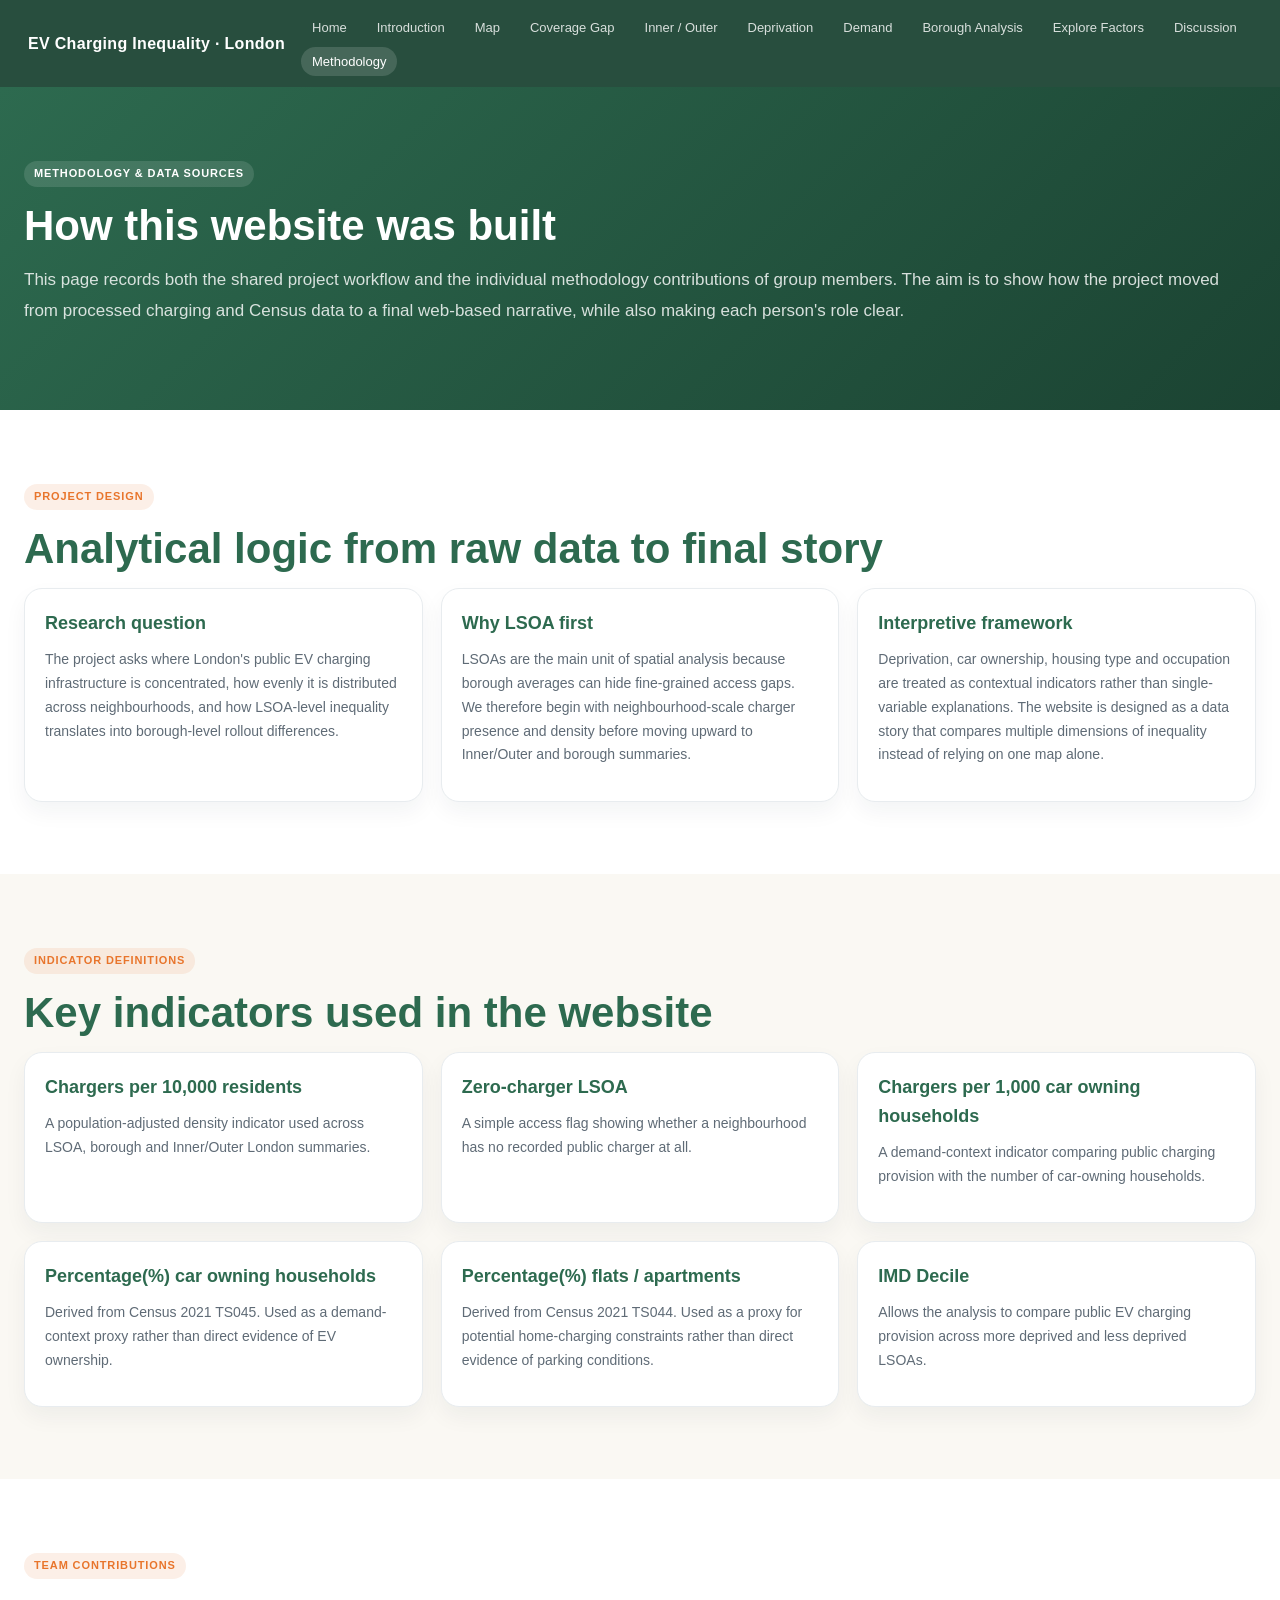
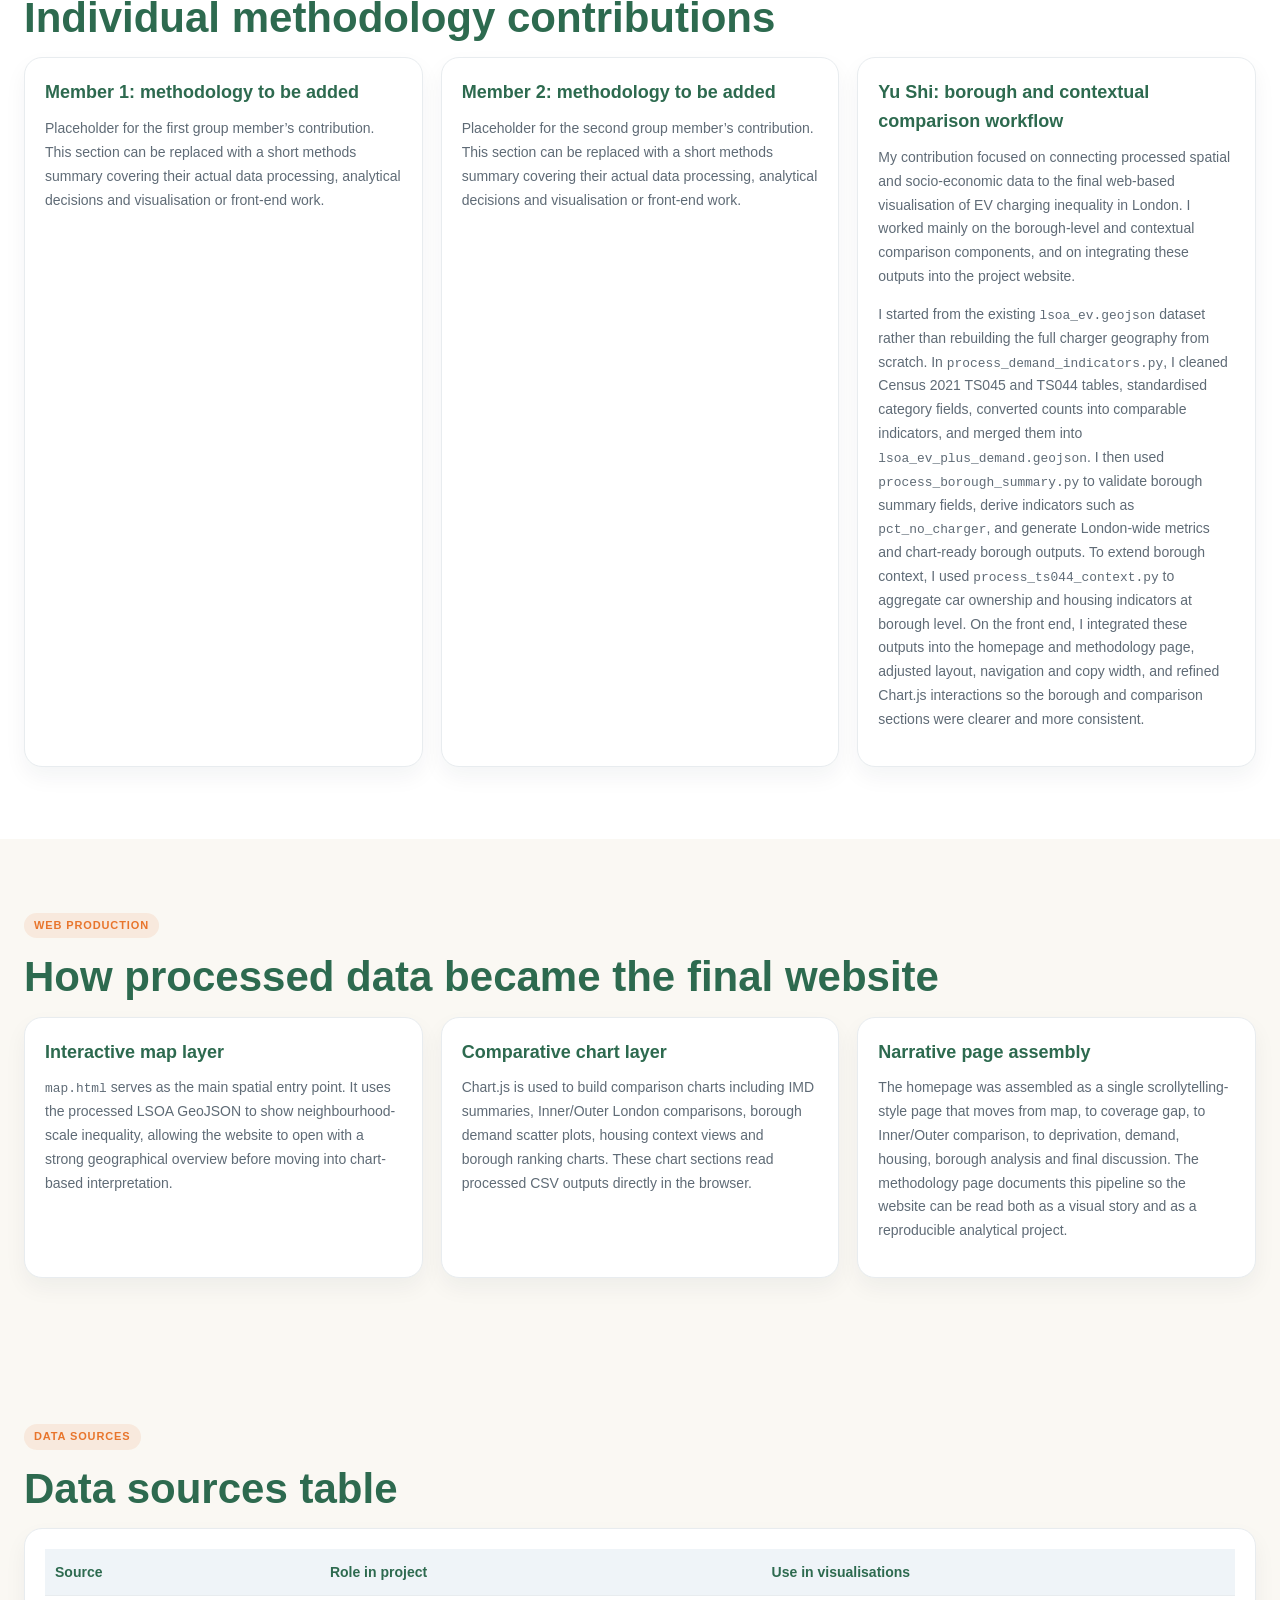
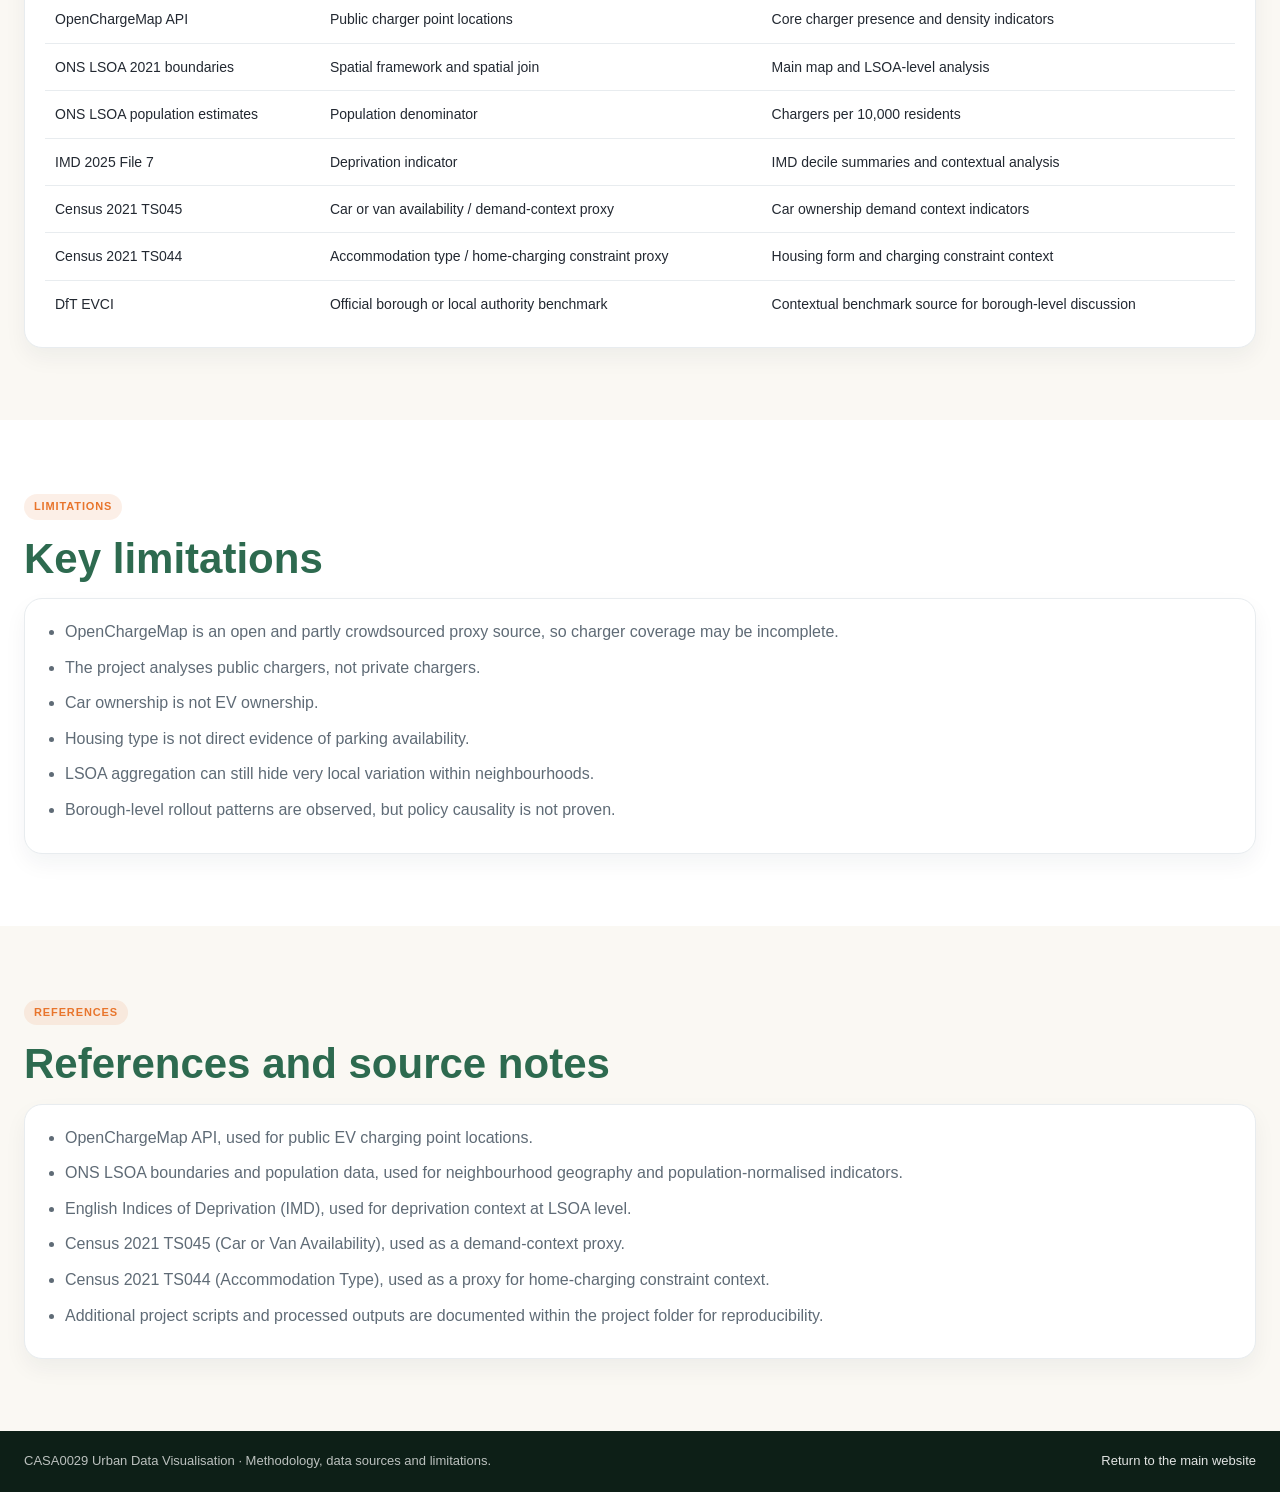
==== about.html @ 3d4eba4c "Upload the missing file + update about.html" ====
<!DOCTYPE html>
<html lang="en">
<head>
  <meta charset="UTF-8">
  <title>Methodology · EV Charging Inequality in London</title>
  <meta name="viewport" content="width=device-width, initial-scale=1.0">
  <link rel="icon" href="data:,">
  <link rel="stylesheet" href="css/style.css">
  <style>
    :root {
      --navy: #1b4332;
      --navy-soft: #2d6a4f;
      --deep-blue: #2d6a4f;
      --light-blue: #dcebdd;
      --accent: #e07b39;
      --accent-strong: #e8752c;
      --off-white: #faf8f3;
      --off-white-alt: #f7f4ee;
      --text: #222831;
      --muted: #5f6b76;
      --line: #e8ecef;
      --card: #ffffff;
      --copy-max: 1500px;
    }

    .site-nav {
      background: rgba(27, 67, 50, 0.94);
    }

    .about-hero {
      background: linear-gradient(135deg, #2d6a4f 0%, #1b4332 100%);
    }

    .site-footer {
      background: #0d1f17;
    }
  </style>
</head>
<body>
  <!-- Top navigation，links back to the main narrative sections in index.html -->
  <nav class="site-nav">
    <a class="site-logo" href="../index.html#hero">EV Charging Inequality · London</a>
    <ul class="site-nav-links">
      <li><a href="../index.html#hero">Home</a></li>
      <li><a href="../index.html#intro">Introduction</a></li>
      <li><a href="../index.html#spatial">Map</a></li>
      <li><a href="../index.html#coverage">Coverage Gap</a></li>
      <li><a href="../index.html#inner-outer">Inner / Outer</a></li>
      <li><a href="../index.html#imd-section">Deprivation</a></li>
      <li><a href="../index.html#demand">Demand</a></li>
      <li><a href="../index.html#borough">Borough Analysis</a></li>
      <li><a href="../index.html#factors">Explore Factors</a></li>
      <li><a href="../index.html#discussion">Discussion</a></li>
      <li><a class="is-active" href="about.html">Methodology</a></li>
    </ul>
  </nav>

  <!--short explanation of what this methodology page is for -->
  <section class="about-hero">
    <div class="section-shell wide-shell">
      <div class="section-kicker section-kicker-light">Methodology & data sources</div>
      <h1 class="section-title section-title-light">How this website was built</h1>
      <p class="section-lead section-lead-light" style="max-width:var(--copy-max);">
        This page records both the shared project workflow and the individual methodology contributions of group members. The aim is to show
        how the project moved from processed charging and Census data to a final web-based narrative, while also making each person's role clear.
      </p>
    </div>
  </section>

  <!-- this section explains the overall analytical framing for all team members -->
  <section class="content-section section-white">
    <div class="section-shell wide-shell">
      <div class="section-kicker">Project design</div>
      <h2 class="section-title">Analytical logic from raw data to final story</h2>
      <div class="about-grid">
        <article class="about-card">
          <h3>Research question</h3>
          <p>
            The project asks where London's public EV charging infrastructure is concentrated, how evenly it is distributed across neighbourhoods,
            and how LSOA-level inequality translates into borough-level rollout differences.
          </p>
        </article>
        <article class="about-card">
          <h3>Why LSOA first</h3>
          <p>
            LSOAs are the main unit of spatial analysis because borough averages can hide fine-grained access gaps. We therefore begin with
            neighbourhood-scale charger presence and density before moving upward to Inner/Outer and borough summaries.
          </p>
        </article>
        <article class="about-card">
          <h3>Interpretive framework</h3>
          <p>
            Deprivation, car ownership, housing type and occupation are treated as contextual indicators rather than single-variable explanations.
            The website is designed as a data story that compares multiple dimensions of inequality instead of relying on one map alone.
          </p>
        </article>
      </div>
    </div>
  </section>

  <!-- useful reference before readers reach individual team contributions -->
  <section class="content-section section-offwhite">
    <div class="section-shell wide-shell">
      <div class="section-kicker">Indicator definitions</div>
      <h2 class="section-title">Key indicators used in the website</h2>
      <div class="about-grid">
        <article class="about-card">
          <h3>Chargers per 10,000 residents</h3>
          <p>
            A population-adjusted density indicator used across LSOA, borough and Inner/Outer London summaries.
          </p>
        </article>
        <article class="about-card">
          <h3>Zero-charger LSOA</h3>
          <p>
            A simple access flag showing whether a neighbourhood has no recorded public charger at all.
          </p>
        </article>
        <article class="about-card">
          <h3>Chargers per 1,000 car owning households</h3>
          <p>
            A demand-context indicator comparing public charging provision with the number of car-owning households.
          </p>
        </article>
        <article class="about-card">
          <h3>Percentage(%) car owning households</h3>
          <p>
            Derived from Census 2021 TS045. Used as a demand-context proxy rather than direct evidence of EV ownership.
          </p>
        </article>
        <article class="about-card">
          <h3>Percentage(%) flats / apartments</h3>
          <p>
            Derived from Census 2021 TS044. Used as a proxy for potential home-charging constraints rather than direct evidence of parking conditions.
          </p>
        </article>
        <article class="about-card">
          <h3>IMD Decile</h3>
          <p>
            Allows the analysis to compare public EV charging provision across more deprived and less deprived LSOAs.
          </p>
        </article>
      </div>
    </div>
  </section>

  <!--Team contributions/methodologies.-->
  <section class="content-section section-white">
    <div class="section-shell wide-shell">
      <div class="section-kicker">Team contributions</div>
      <h2 class="section-title">Individual methodology contributions</h2>
      <div class="about-grid">
        <!-- Member 1 placeholder-->
        <article class="about-card">
          <h3>Member 1: methodology to be added</h3>
          <p>
            Placeholder for the first group member’s contribution. This section can be replaced with a short methods summary covering their
            actual data processing, analytical decisions and visualisation or front-end work.
          </p>
        </article>
        <!-- Member 2 placeholder-->
        <article class="about-card">
          <h3>Member 2: methodology to be added</h3>
          <p>
            Placeholder for the second group member’s contribution. This section can be replaced with a short methods summary covering their
            actual data processing, analytical decisions and visualisation or front-end work.
          </p>
        </article>
        <!-- Member 3  -->
        <article class="about-card">
          <h3>Yu Shi: borough and contextual comparison workflow</h3>
          <p>
            My contribution focused on connecting processed spatial and socio-economic data to the final web-based visualisation of EV charging
            inequality in London. I worked mainly on the borough-level and contextual comparison components, and on integrating these outputs
            into the project website.
          </p>
          <p>
            I started from the existing <code>lsoa_ev.geojson</code> dataset rather than rebuilding the full charger geography from scratch. In
            <code>process_demand_indicators.py</code>, I cleaned Census 2021 TS045 and TS044 tables, standardised category fields, converted counts
            into comparable indicators, and merged them into <code>lsoa_ev_plus_demand.geojson</code>. I then used <code>process_borough_summary.py</code>
            to validate borough summary fields, derive indicators such as <code>pct_no_charger</code>, and generate London-wide metrics and chart-ready
            borough outputs. To extend borough context, I used <code>process_ts044_context.py</code> to aggregate car ownership and housing
            indicators at borough level. On the front end, I integrated these outputs into the homepage and methodology page, adjusted layout,
            navigation and copy width, and refined Chart.js interactions so the borough and comparison sections were clearer and more consistent.
          </p>
        </article>
      </div>
    </div>
  </section>

  <!-- explains how processed outputs were translated into the final web experience -->
  <section class="content-section section-offwhite">
    <div class="section-shell wide-shell">
      <div class="section-kicker">Web production</div>
      <h2 class="section-title">How processed data became the final website</h2>
      <div class="about-grid">
        <article class="about-card">
          <h3>Interactive map layer</h3>
          <p>
            <code>map.html</code> serves as the main spatial entry point. It uses the processed LSOA GeoJSON to show neighbourhood-scale inequality,
            allowing the website to open with a strong geographical overview before moving into chart-based interpretation.
          </p>
        </article>
        <article class="about-card">
          <h3>Comparative chart layer</h3>
          <p>
            Chart.js is used to build comparison charts including IMD summaries, Inner/Outer London comparisons, borough demand scatter plots,
            housing context views and borough ranking charts. These chart sections read processed CSV outputs directly in the browser.
          </p>
        </article>
        <article class="about-card">
          <h3>Narrative page assembly</h3>
          <p>
            The homepage was assembled as a single scrollytelling-style page that moves from map, to coverage gap, to Inner/Outer comparison,
            to deprivation, demand, housing, borough analysis and final discussion. The methodology page documents this pipeline so the website
            can be read both as a visual story and as a reproducible analytical project.
          </p>
        </article>
      </div>
    </div>
  </section>

  <!-- shared project reference table for datasets cited across the site -->
  <section class="content-section section-offwhite">
    <div class="section-shell wide-shell">
      <div class="section-kicker">Data sources</div>
      <h2 class="section-title">Data sources table</h2>
      <div class="table-card">
        <table>
          <thead>
            <tr>
              <th>Source</th>
              <th>Role in project</th>
              <th>Use in visualisations</th>
            </tr>
          </thead>
          <tbody>
            <tr>
              <td>OpenChargeMap API</td>
              <td>Public charger point locations</td>
              <td>Core charger presence and density indicators</td>
            </tr>
            <tr>
              <td>ONS LSOA 2021 boundaries</td>
              <td>Spatial framework and spatial join</td>
              <td>Main map and LSOA-level analysis</td>
            </tr>
            <tr>
              <td>ONS LSOA population estimates</td>
              <td>Population denominator</td>
              <td>Chargers per 10,000 residents</td>
            </tr>
            <tr>
              <td>IMD 2025 File 7</td>
              <td>Deprivation indicator</td>
              <td>IMD decile summaries and contextual analysis</td>
            </tr>
            <tr>
              <td>Census 2021 TS045</td>
              <td>Car or van availability / demand-context proxy</td>
              <td>Car ownership demand context indicators</td>
            </tr>
            <tr>
              <td>Census 2021 TS044</td>
              <td>Accommodation type / home-charging constraint proxy</td>
              <td>Housing form and charging constraint context</td>
            </tr>
            <tr>
              <td>DfT EVCI</td>
              <td>Official borough or local authority benchmark</td>
              <td>Contextual benchmark source for borough-level discussion</td>
            </tr>
          </tbody>
        </table>
      </div>
    </div>
  </section>

  <!-- Limitations-->
  <section class="content-section section-white">
    <div class="section-shell wide-shell">
      <div class="section-kicker">Limitations</div>
      <h2 class="section-title">Key limitations</h2>
      <div class="about-card">
        <ul class="list-clean">
          <li>OpenChargeMap is an open and partly crowdsourced proxy source, so charger coverage may be incomplete.</li>
          <li>The project analyses public chargers, not private chargers.</li>
          <li>Car ownership is not EV ownership.</li>
          <li>Housing type is not direct evidence of parking availability.</li>
          <li>LSOA aggregation can still hide very local variation within neighbourhoods.</li>
          <li>Borough-level rollout patterns are observed, but policy causality is not proven.</li>
        </ul>
      </div>
    </div>
  </section>

  <!-- Reference -->
  <section class="content-section section-offwhite">
    <div class="section-shell wide-shell">
      <div class="section-kicker">References</div>
      <h2 class="section-title">References and source notes</h2>
      <div class="about-card">
        <ul class="list-clean">
          <li>OpenChargeMap API, used for public EV charging point locations.</li>
          <li>ONS LSOA boundaries and population data, used for neighbourhood geography and population-normalised indicators.</li>
          <li>English Indices of Deprivation (IMD), used for deprivation context at LSOA level.</li>
          <li>Census 2021 TS045 (Car or Van Availability), used as a demand-context proxy.</li>
          <li>Census 2021 TS044 (Accommodation Type), used as a proxy for home-charging constraint context.</li>
          <li>Additional project scripts and processed outputs are documented within the project folder for reproducibility.</li>
        </ul>
      </div>
    </div>
  </section>

  <!-- Footer link back to the main project website -->
  <footer class="site-footer">
    <div class="section-shell wide-shell footer-shell">
      <div>CASA0029 Urban Data Visualisation · Methodology, data sources and limitations.</div>
      <div><a href="../index.html">Return to the main website</a></div>
    </div>
  </footer>
</body>
</html>
---- css/style.css ----
:root {
  --navy: #173b57;
  --navy-soft: #1a3a5c;
  --deep-blue: #2166ac;
  --light-blue: #a8c8e8;
  --accent: #e07b39;
  --accent-strong: #e8752c;
  --off-white: #f8f8f6;
  --off-white-alt: #f7f4ee;
  --text: #222831;
  --muted: #5f6b76;
  --line: #e8ecef;
  --card: #ffffff;
}

* {
  box-sizing: border-box;
}

html {
  scroll-behavior: smooth;
}

body {
  margin: 0;
  font-family: Arial, Helvetica, sans-serif;
  color: var(--text);
  background: var(--off-white);
  line-height: 1.6;
}

a {
  color: inherit;
}

code {
  font-family: Consolas, Monaco, monospace;
  font-size: 0.92em;
}

.site-nav {
  position: sticky;
  top: 0;
  z-index: 1000;
  display: flex;
  justify-content: space-between;
  align-items: center;
  gap: 16px;
  padding: 14px 28px;
  background: rgba(23, 59, 87, 0.94);
  backdrop-filter: blur(8px);
}

.site-logo {
  color: #ffffff;
  font-weight: 700;
  letter-spacing: 0.02em;
  text-decoration: none;
  white-space: nowrap;
}

.site-nav-links {
  display: flex;
  flex-wrap: wrap;
  gap: 8px;
  align-items: center;
  list-style: none;
  margin: 0;
  padding: 0;
}

.site-nav-links a {
  color: rgba(255, 255, 255, 0.82);
  text-decoration: none;
  font-size: 13px;
  padding: 7px 11px;
  border-radius: 999px;
  transition: background 0.2s ease, color 0.2s ease;
}

.site-nav-links a:hover,
.site-nav-links a.is-active {
  background: rgba(255, 255, 255, 0.14);
  color: #ffffff;
}

.hero-section {
  min-height: calc(100vh - 64px);
  display: flex;
  align-items: center;
  background: linear-gradient(135deg, var(--navy-soft) 0%, #0d2340 100%);
  color: #ffffff;
}

.content-section {
  padding: 72px 0;
}

.section-map {
  background: var(--navy-soft);
  color: #ffffff;
}

.section-offwhite {
  background: var(--off-white);
}

.section-white {
  background: #ffffff;
}

.section-dark {
  background: var(--navy-soft);
  color: #ffffff;
}

.section-shell {
  width: min(1180px, calc(100% - 48px));
  margin: 0 auto;
}

.wide-shell {
  width: min(1240px, calc(100% - 48px));
}

.narrow-shell {
  width: min(900px, calc(100% - 48px));
}

.section-kicker {
  display: inline-block;
  margin-bottom: 14px;
  padding: 4px 10px;
  border-radius: 999px;
  background: rgba(224, 123, 57, 0.12);
  color: var(--accent-strong);
  font-size: 11px;
  font-weight: 700;
  letter-spacing: 0.08em;
  text-transform: uppercase;
}

.section-kicker-light {
  background: rgba(255, 255, 255, 0.12);
  color: rgba(255, 255, 255, 0.88);
}

.hero-shell {
  padding: 48px 0 64px;
}

.hero-title {
  margin: 0 0 18px;
  max-width: 800px;
  font-size: clamp(40px, 5vw, 62px);
  line-height: 1.08;
}

.hero-copy {
  max-width: 760px;
  margin: 0 0 30px;
  font-size: 18px;
  line-height: 1.8;
  color: rgba(255, 255, 255, 0.86);
}

.hero-link,
.method-link {
  display: inline-flex;
  align-items: center;
  gap: 8px;
  margin-top: 10px;
  color: #ffffff;
  background: rgba(255, 255, 255, 0.12);
  text-decoration: none;
  border-radius: 999px;
  padding: 10px 16px;
  font-weight: 700;
}

.method-link-wrap {
  margin-top: 28px;
}

.section-title {
  margin: 0 0 14px;
  color: var(--navy-soft);
  font-size: clamp(30px, 3.3vw, 42px);
  line-height: 1.2;
}

.section-title-light {
  color: #ffffff;
}

.section-lead {
  max-width: 840px;
  margin: 0 0 28px;
  color: var(--muted);
  font-size: 17px;
  line-height: 1.8;
}

.section-lead-light {
  color: rgba(255, 255, 255, 0.82);
}

.metric-grid,
.compare-card-grid,
.insight-grid,
.discussion-grid,
.about-grid {
  display: grid;
  gap: 18px;
}

.hero-metric-grid,
.borough-card-grid {
  grid-template-columns: repeat(4, minmax(0, 1fr));
}

.compare-card-grid {
  grid-template-columns: repeat(3, minmax(0, 1fr));
}

.insight-grid,
.discussion-grid,
.about-grid {
  grid-template-columns: repeat(3, minmax(0, 1fr));
}

.metric-card,
.compare-card,
.insight-card,
.chart-panel,
.discussion-card,
.about-card,
.table-card {
  background: var(--card);
  border: 1px solid var(--line);
  border-radius: 18px;
  box-shadow: 0 10px 22px rgba(17, 34, 51, 0.05);
}

.metric-card,
.compare-card,
.insight-card,
.discussion-card,
.about-card,
.table-card {
  padding: 20px;
}

.metric-label {
  color: var(--muted);
  font-size: 12px;
  font-weight: 700;
  letter-spacing: 0.08em;
  text-transform: uppercase;
}

.metric-value {
  margin-top: 10px;
  color: var(--navy-soft);
  font-size: 34px;
  font-weight: 700;
  line-height: 1.1;
  word-break: break-word;
}

.metric-value.accent,
.compare-value.accent {
  color: var(--accent-strong);
}

.metric-meta,
.compare-meta,
.section-caption,
.source-note,
.chart-axis-note,
.small-note,
.discussion-card p,
.about-card p,
.insight-card p {
  color: var(--muted);
  font-size: 14px;
}

.metric-meta,
.compare-meta,
.discussion-card p,
.about-card p,
.insight-card p {
  margin-top: 10px;
  line-height: 1.7;
}

.compare-card h3,
.insight-card h3,
.discussion-card h3,
.about-card h3,
.table-card h3,
.chart-title-small {
  margin: 0 0 10px;
  color: var(--navy-soft);
  font-size: 18px;
}

.compare-value {
  margin: 10px 0 4px;
  color: var(--deep-blue);
  font-size: 28px;
  font-weight: 700;
}

.compare-split {
  display: grid;
  grid-template-columns: 1fr 1fr;
  gap: 12px;
}

.compare-pill {
  padding: 10px 12px;
  border-radius: 12px;
  background: #f3f7fb;
}

.compare-pill-label {
  display: block;
  color: var(--muted);
  font-size: 11px;
  text-transform: uppercase;
  letter-spacing: 0.08em;
}

.compare-pill-value {
  display: block;
  margin-top: 6px;
  color: var(--navy-soft);
  font-size: 22px;
  font-weight: 700;
}

.chart-grid.two-up {
  display: grid;
  grid-template-columns: repeat(2, minmax(0, 1fr));
  gap: 20px;
}

.chart-panel {
  padding: 18px 18px 16px;
}

.chart-canvas-wrap {
  position: relative;
  width: 100%;
}

.chart-small {
  height: 320px;
}

.chart-medium {
  height: 400px;
}

.chart-tall {
  height: 860px;
}

.map-frame,
.supplementary-frame {
  width: 100%;
  border: none;
}

.map-frame {
  height: 88vh;
}

.supplementary-frame {
  min-height: 88vh;
  border-radius: 16px;
  background: #ffffff;
}

.section-caption-shell {
  padding-top: 18px;
}

.section-caption,
.source-note,
.chart-axis-note {
  margin: 12px 0 0;
  line-height: 1.7;
}

.source-note {
  color: #6f7b85;
}

.discussion-card {
  background: rgba(255, 255, 255, 0.08);
  border-color: rgba(255, 255, 255, 0.1);
}

.discussion-card h3 {
  color: var(--accent);
}

.discussion-card p {
  color: rgba(255, 255, 255, 0.78);
}

.iframe-panel {
  overflow: hidden;
  border-radius: 18px;
  border: 1px solid var(--line);
  background: #ffffff;
  box-shadow: 0 10px 22px rgba(17, 34, 51, 0.05);
}

.site-footer {
  background: #0d2340;
  color: rgba(255, 255, 255, 0.72);
  padding: 20px 0;
}

.footer-shell {
  display: flex;
  justify-content: space-between;
  gap: 16px;
  flex-wrap: wrap;
  font-size: 13px;
}

.footer-shell a {
  color: rgba(255, 255, 255, 0.88);
  text-decoration: none;
}

.table-card {
  overflow-x: auto;
}

table {
  width: 100%;
  border-collapse: collapse;
  font-size: 14px;
}

thead th {
  background: #eff4f8;
  color: var(--navy-soft);
  text-align: left;
  padding: 12px 10px;
}

tbody td {
  padding: 12px 10px;
  border-top: 1px solid var(--line);
  vertical-align: top;
}

.about-hero {
  background: linear-gradient(135deg, var(--navy-soft) 0%, #0d2340 100%);
  color: #ffffff;
  padding: 72px 0 56px;
}

.about-hero .section-title,
.about-hero .section-lead,
.about-hero .section-kicker {
  color: #ffffff;
}

.about-hero .section-lead {
  color: rgba(255, 255, 255, 0.82);
}

.list-clean {
  margin: 0;
  padding-left: 20px;
  color: var(--muted);
}

.list-clean li {
  margin-bottom: 10px;
}

@media (max-width: 1100px) {
  .hero-metric-grid,
  .borough-card-grid,
  .compare-card-grid,
  .insight-grid,
  .discussion-grid,
  .about-grid {
    grid-template-columns: repeat(2, minmax(0, 1fr));
  }

  .chart-tall {
    height: 760px;
  }
}

@media (max-width: 820px) {
  .site-nav {
    flex-direction: column;
    align-items: flex-start;
  }

  .site-nav-links {
    width: 100%;
  }

  .chart-grid.two-up,
  .hero-metric-grid,
  .borough-card-grid,
  .compare-card-grid,
  .insight-grid,
  .discussion-grid,
  .about-grid,
  .compare-split {
    grid-template-columns: 1fr;
  }

  .section-shell,
  .wide-shell,
  .narrow-shell {
    width: min(100%, calc(100% - 32px));
  }

  .hero-copy,
  .section-lead {
    font-size: 16px;
  }

  .chart-medium {
    height: 340px;
  }

  .chart-small {
    height: 300px;
  }

  .chart-tall {
    height: 680px;
  }
}
#intro .intro-insight-grid {
  display: grid !important;
  grid-template-columns: repeat(2, minmax(0, 1fr)) !important;
  gap: 32px 36px !important;
  max-width: 1280px;
  margin: 0 auto;
}

/* Intro card spacing */
#intro .intro-insight-grid .insight-card {
  min-height: 165px;
  padding: 30px 40px;
  display: flex;
  flex-direction: column;
}

/* Intro card title */
#intro .intro-insight-grid .insight-card h3 {
  margin: 0 0 22px 0;
}

/* Intro card paragraph */
#intro .intro-insight-grid .insight-card p {
  margin: 0;
  line-height: 1.75;
}
/* Intro vertical spacing */
#intro .section-title {
  margin-bottom: 28px;
}

#intro .section-body {
  margin-bottom: 56px;
  line-height: 1.9;
}
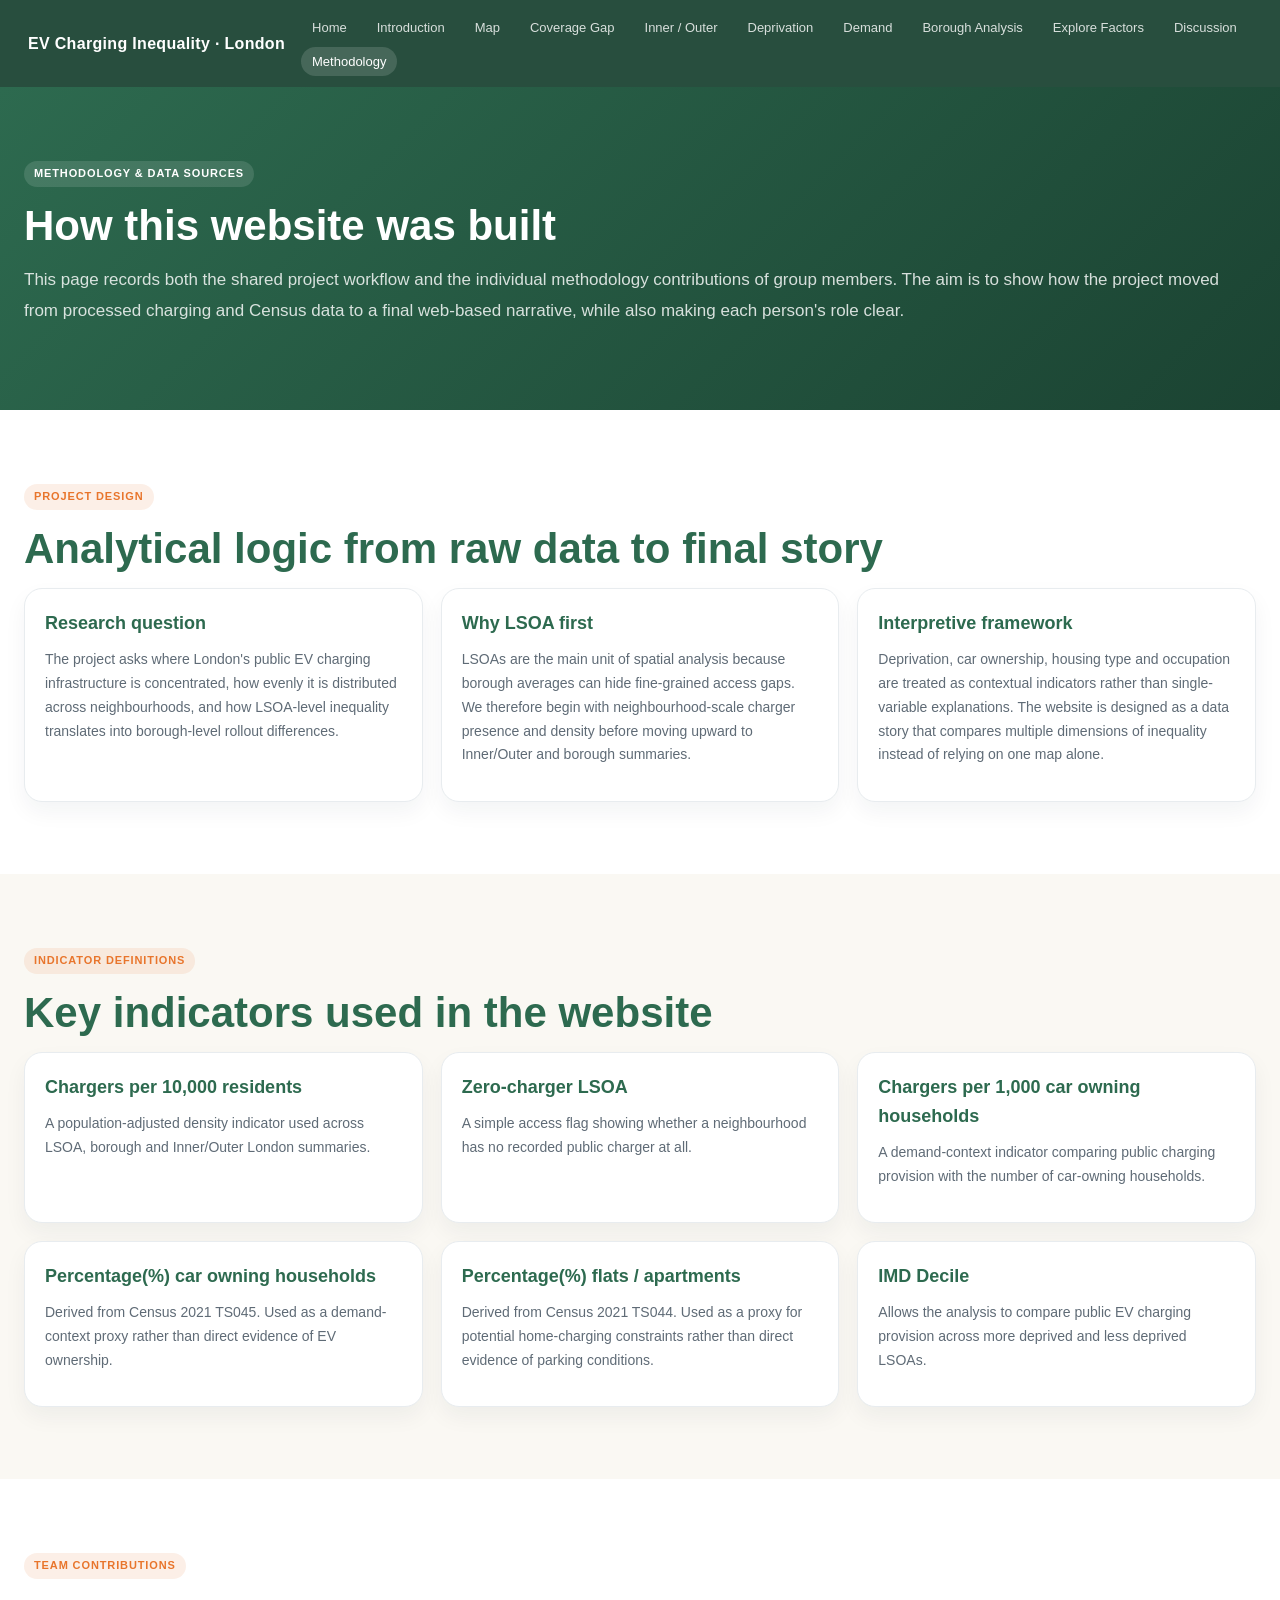
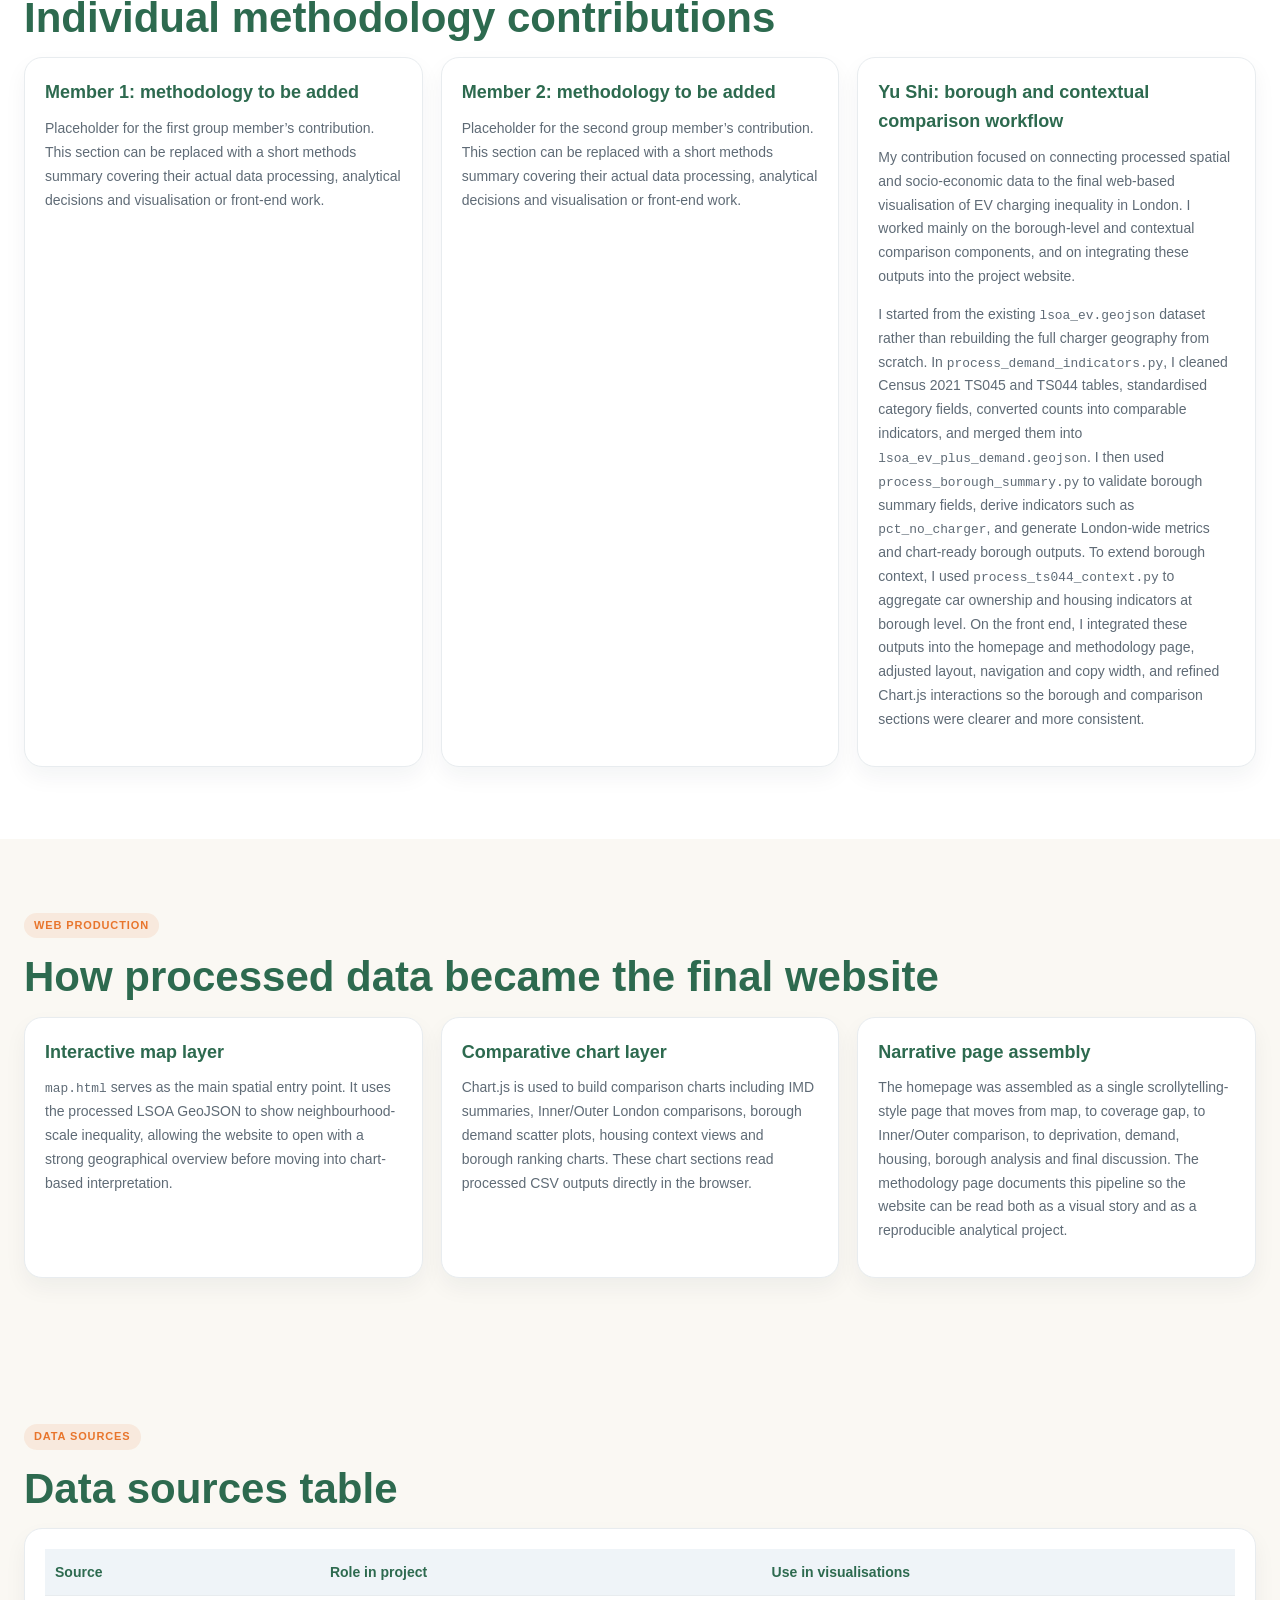
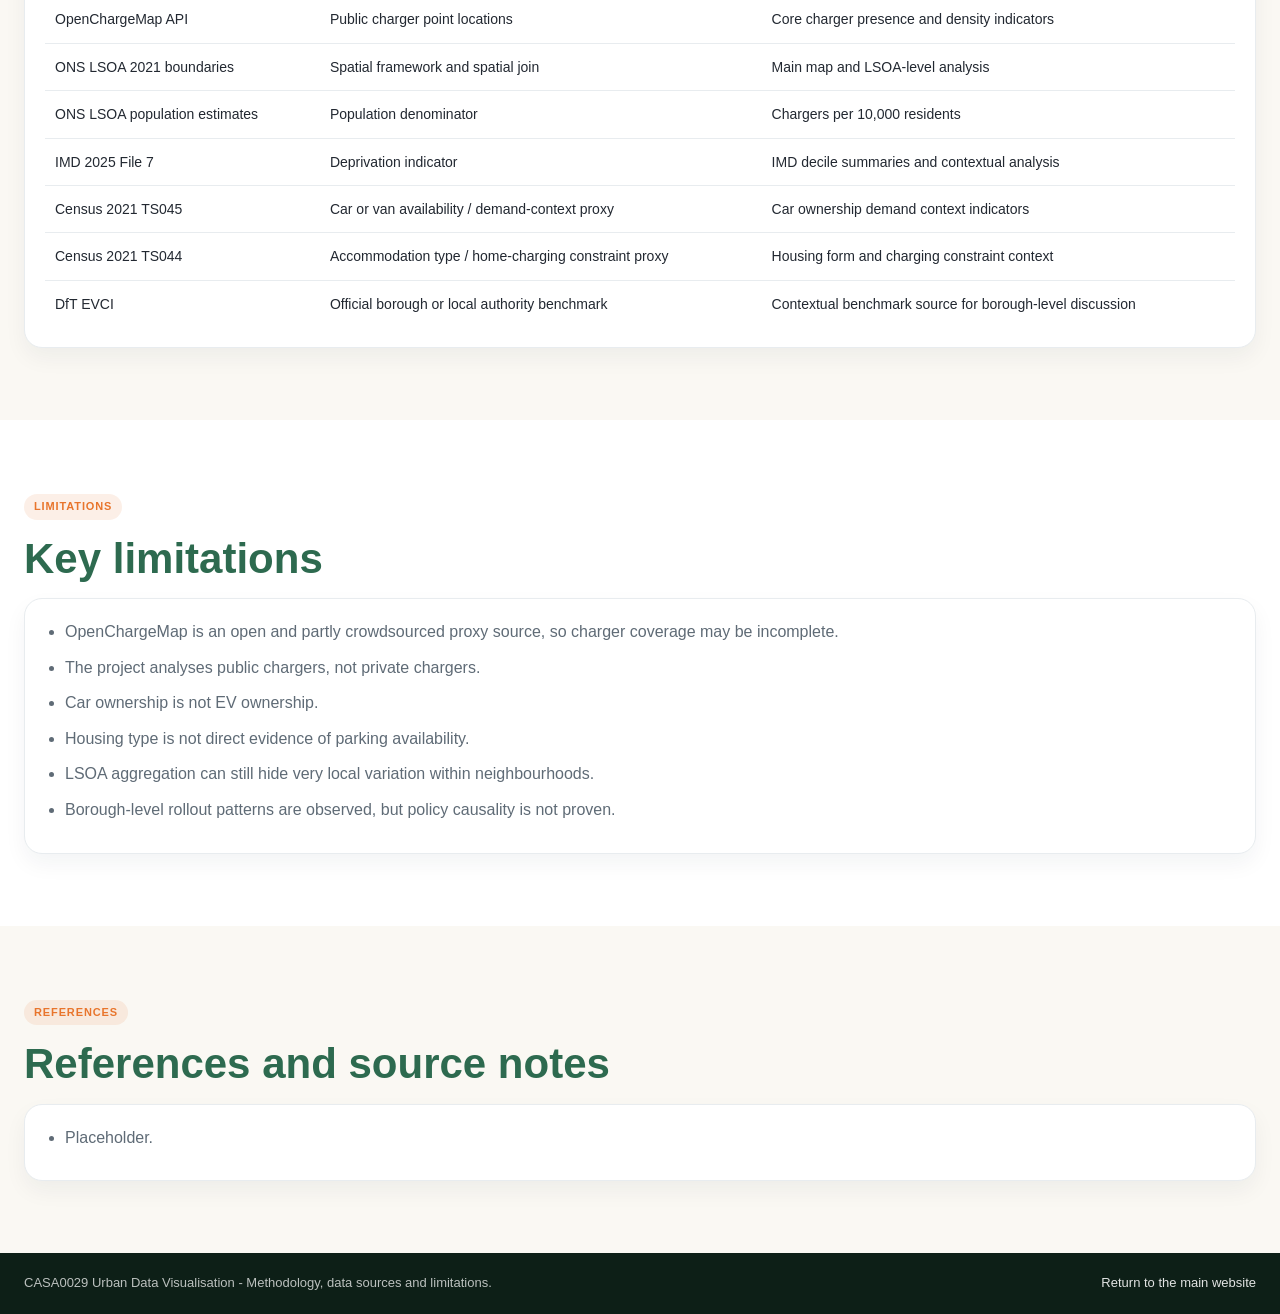
==== commit 231d598e: "update Web Navigator's name" ====
--- a/about.html
+++ b/about.html
@@ -301,12 +301,11 @@
       <h2 class="section-title">References and source notes</h2>
       <div class="about-card">
         <ul class="list-clean">
-          <li>OpenChargeMap API, used for public EV charging point locations.</li>
-          <li>ONS LSOA boundaries and population data, used for neighbourhood geography and population-normalised indicators.</li>
-          <li>English Indices of Deprivation (IMD), used for deprivation context at LSOA level.</li>
-          <li>Census 2021 TS045 (Car or Van Availability), used as a demand-context proxy.</li>
-          <li>Census 2021 TS044 (Accommodation Type), used as a proxy for home-charging constraint context.</li>
-          <li>Additional project scripts and processed outputs are documented within the project folder for reproducibility.</li>
+          <li>Placeholder.</li>
+
+
+
+
         </ul>
       </div>
     </div>
@@ -315,7 +314,7 @@
   <!-- Footer link back to the main project website -->
   <footer class="site-footer">
     <div class="section-shell wide-shell footer-shell">
-      <div>CASA0029 Urban Data Visualisation · Methodology, data sources and limitations.</div>
+      <div>CASA0029 Urban Data Visualisation - Methodology, data sources and limitations.</div>
       <div><a href="../index.html">Return to the main website</a></div>
     </div>
   </footer>
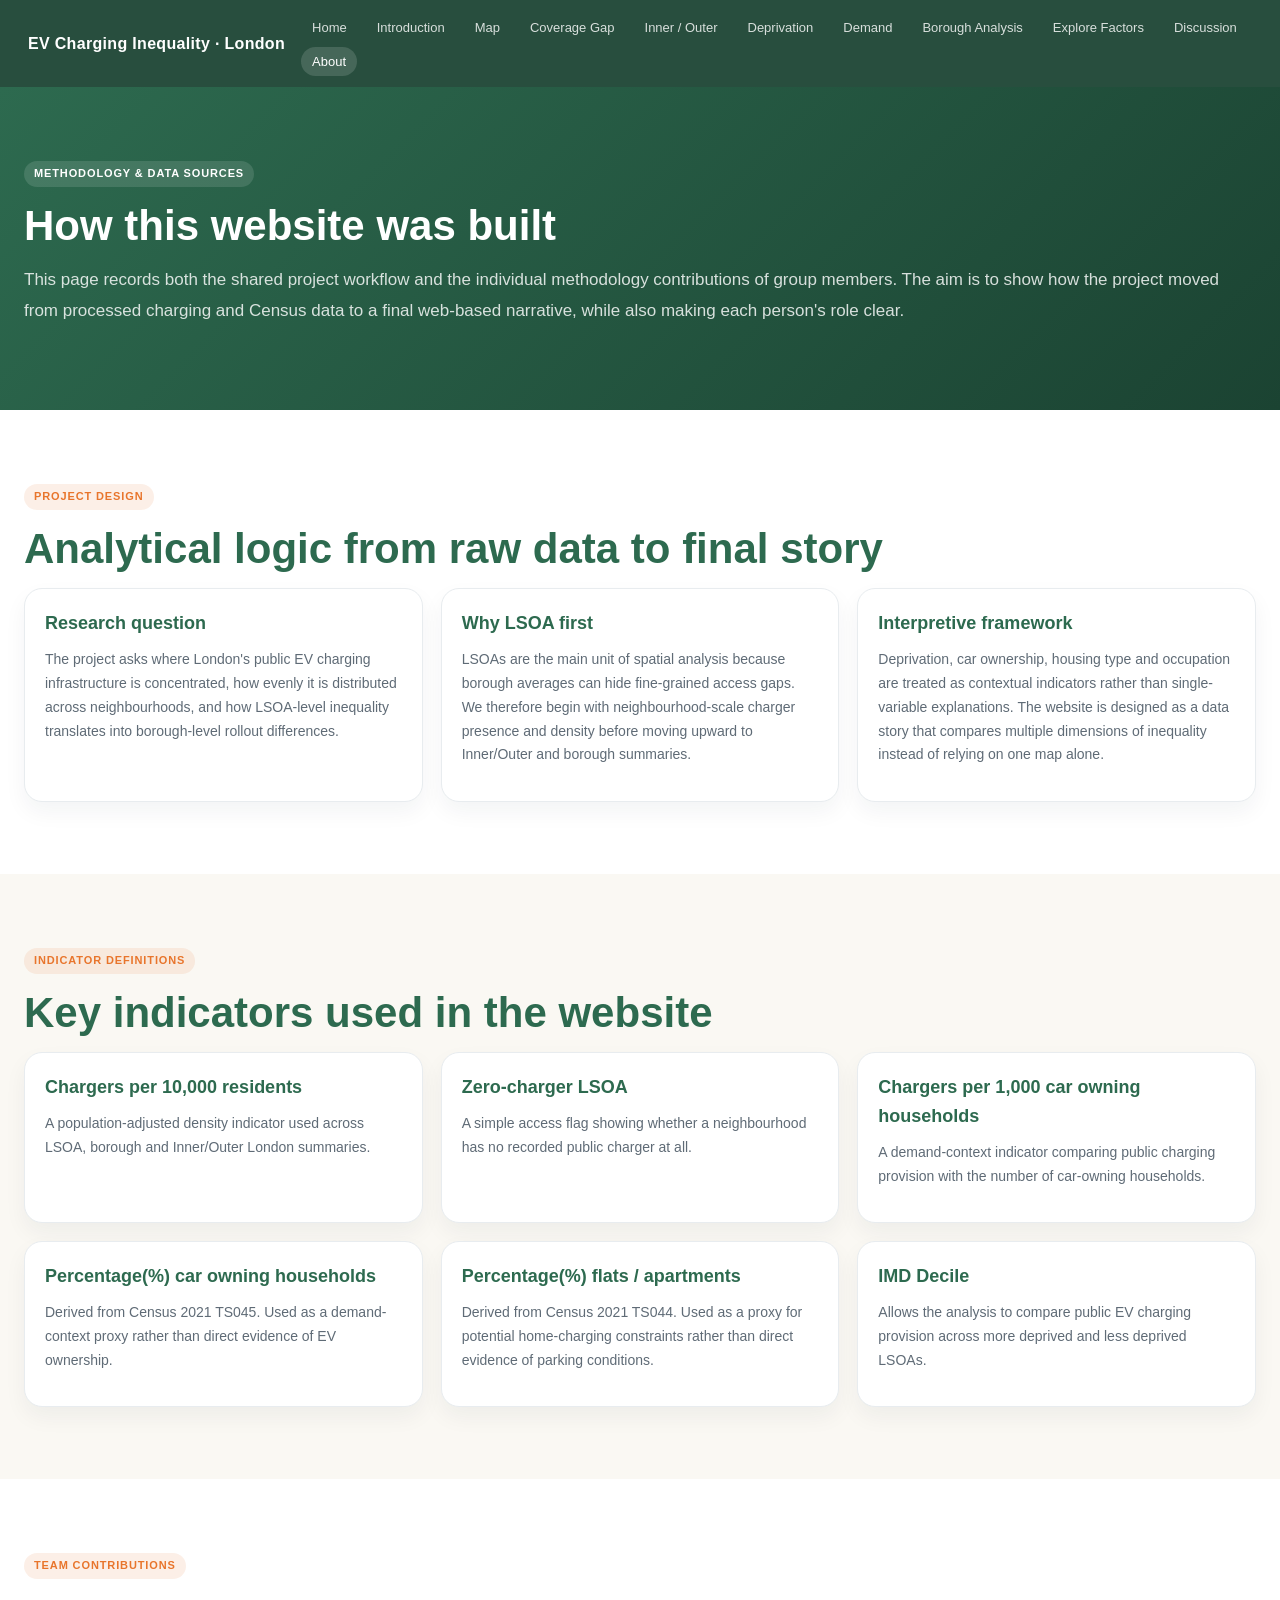
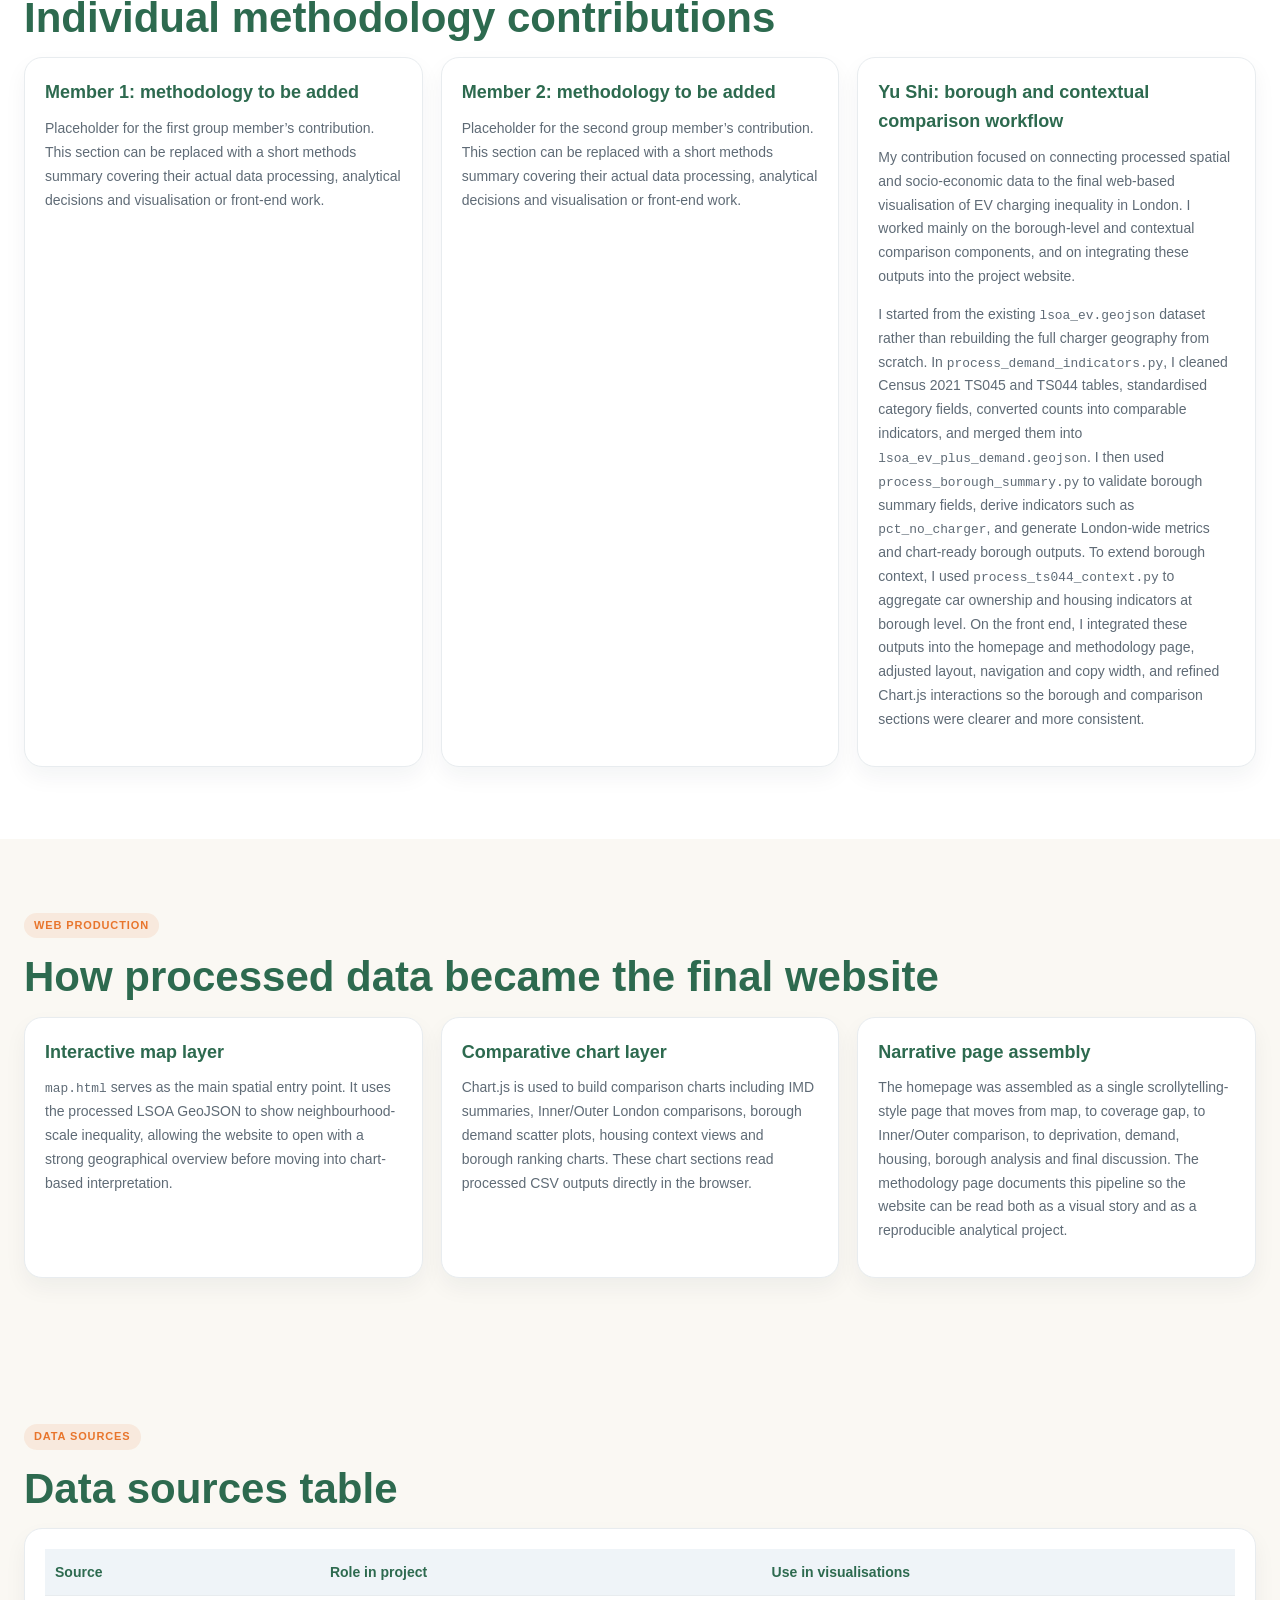
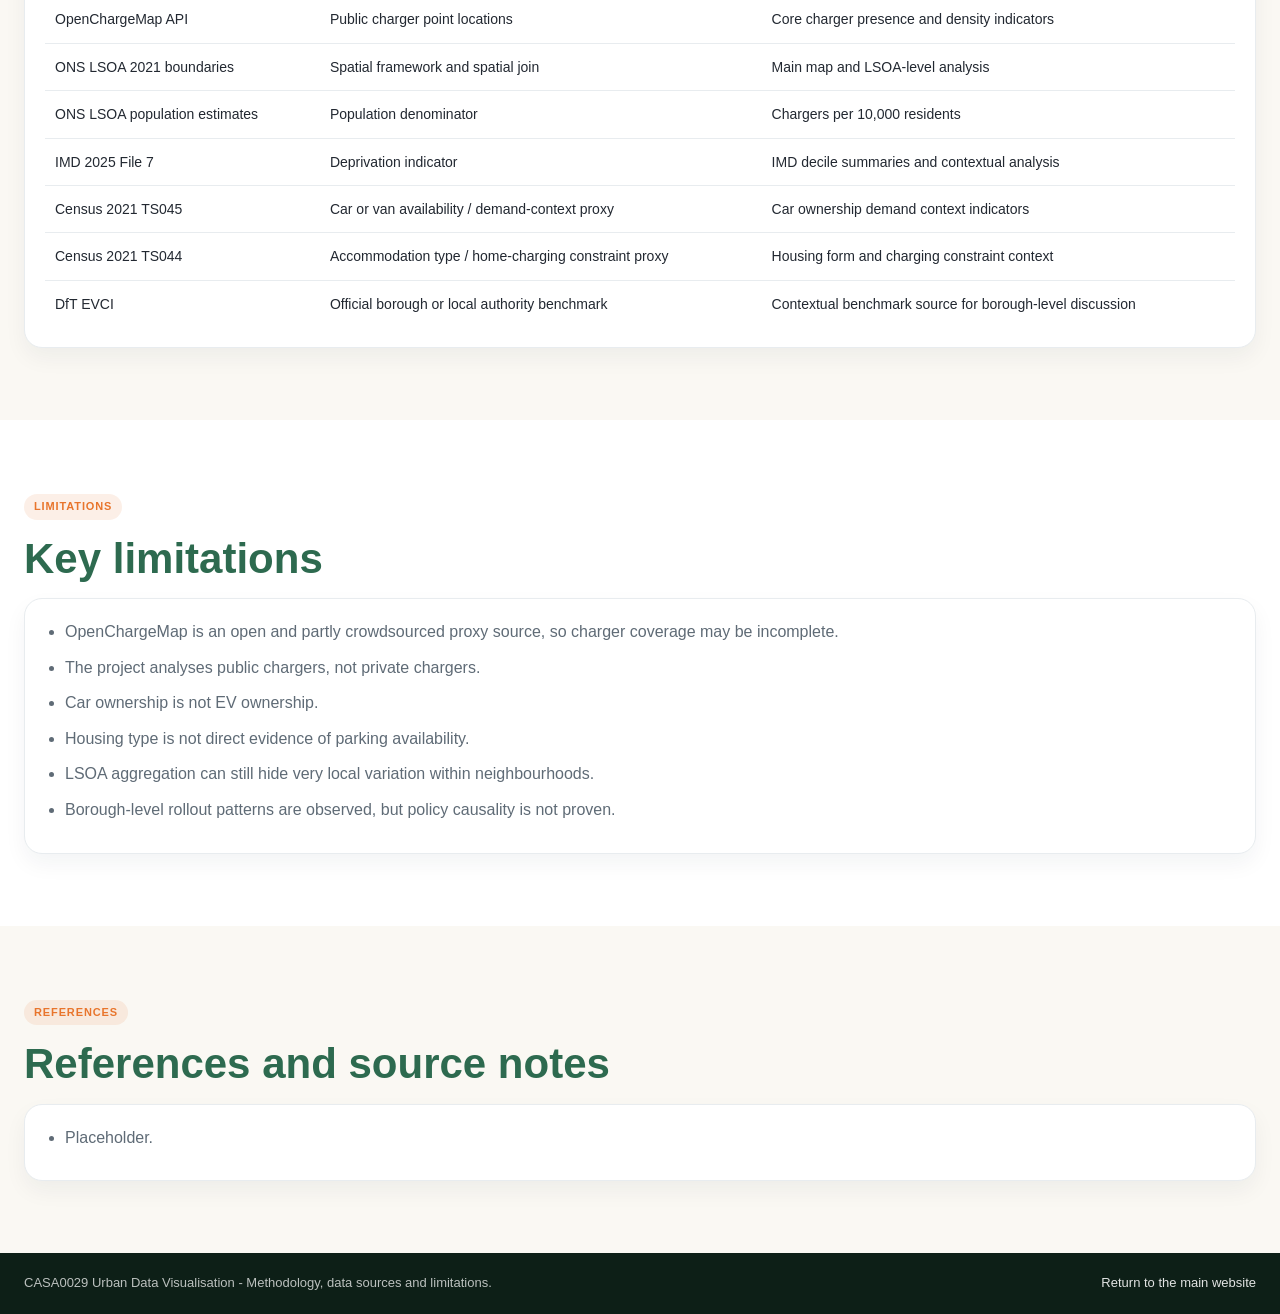
==== commit 6df2255b: "adjust the navigator's name in about.html" ====
--- a/about.html
+++ b/about.html
@@ -2,7 +2,7 @@
 <html lang="en">
 <head>
   <meta charset="UTF-8">
-  <title>Methodology · EV Charging Inequality in London</title>
+  <title>Methodology - EV Charging Inequality in London</title>
   <meta name="viewport" content="width=device-width, initial-scale=1.0">
   <link rel="icon" href="data:,">
   <link rel="stylesheet" href="css/style.css">
@@ -51,7 +51,7 @@
       <li><a href="../index.html#borough">Borough Analysis</a></li>
       <li><a href="../index.html#factors">Explore Factors</a></li>
       <li><a href="../index.html#discussion">Discussion</a></li>
-      <li><a class="is-active" href="about.html">Methodology</a></li>
+      <li><a class="is-active" href="about.html">About</a></li>
     </ul>
   </nav>
 
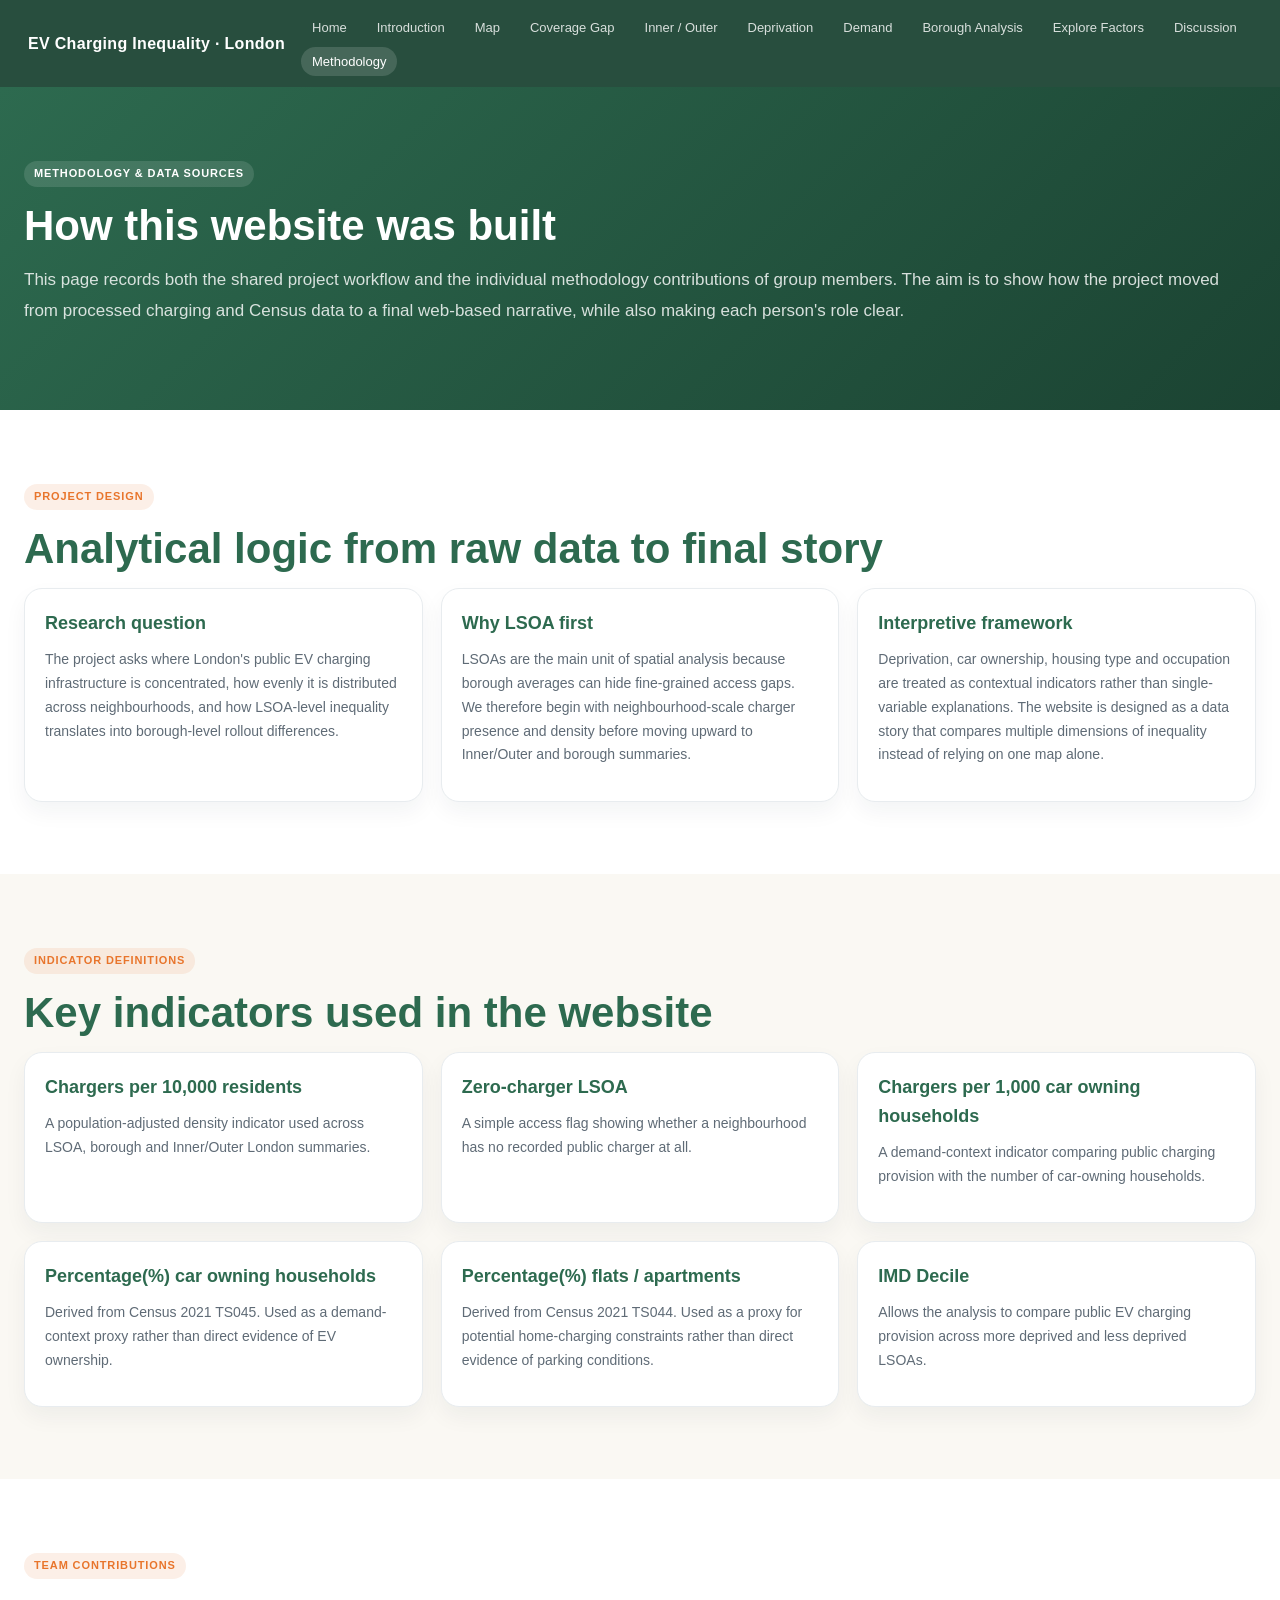
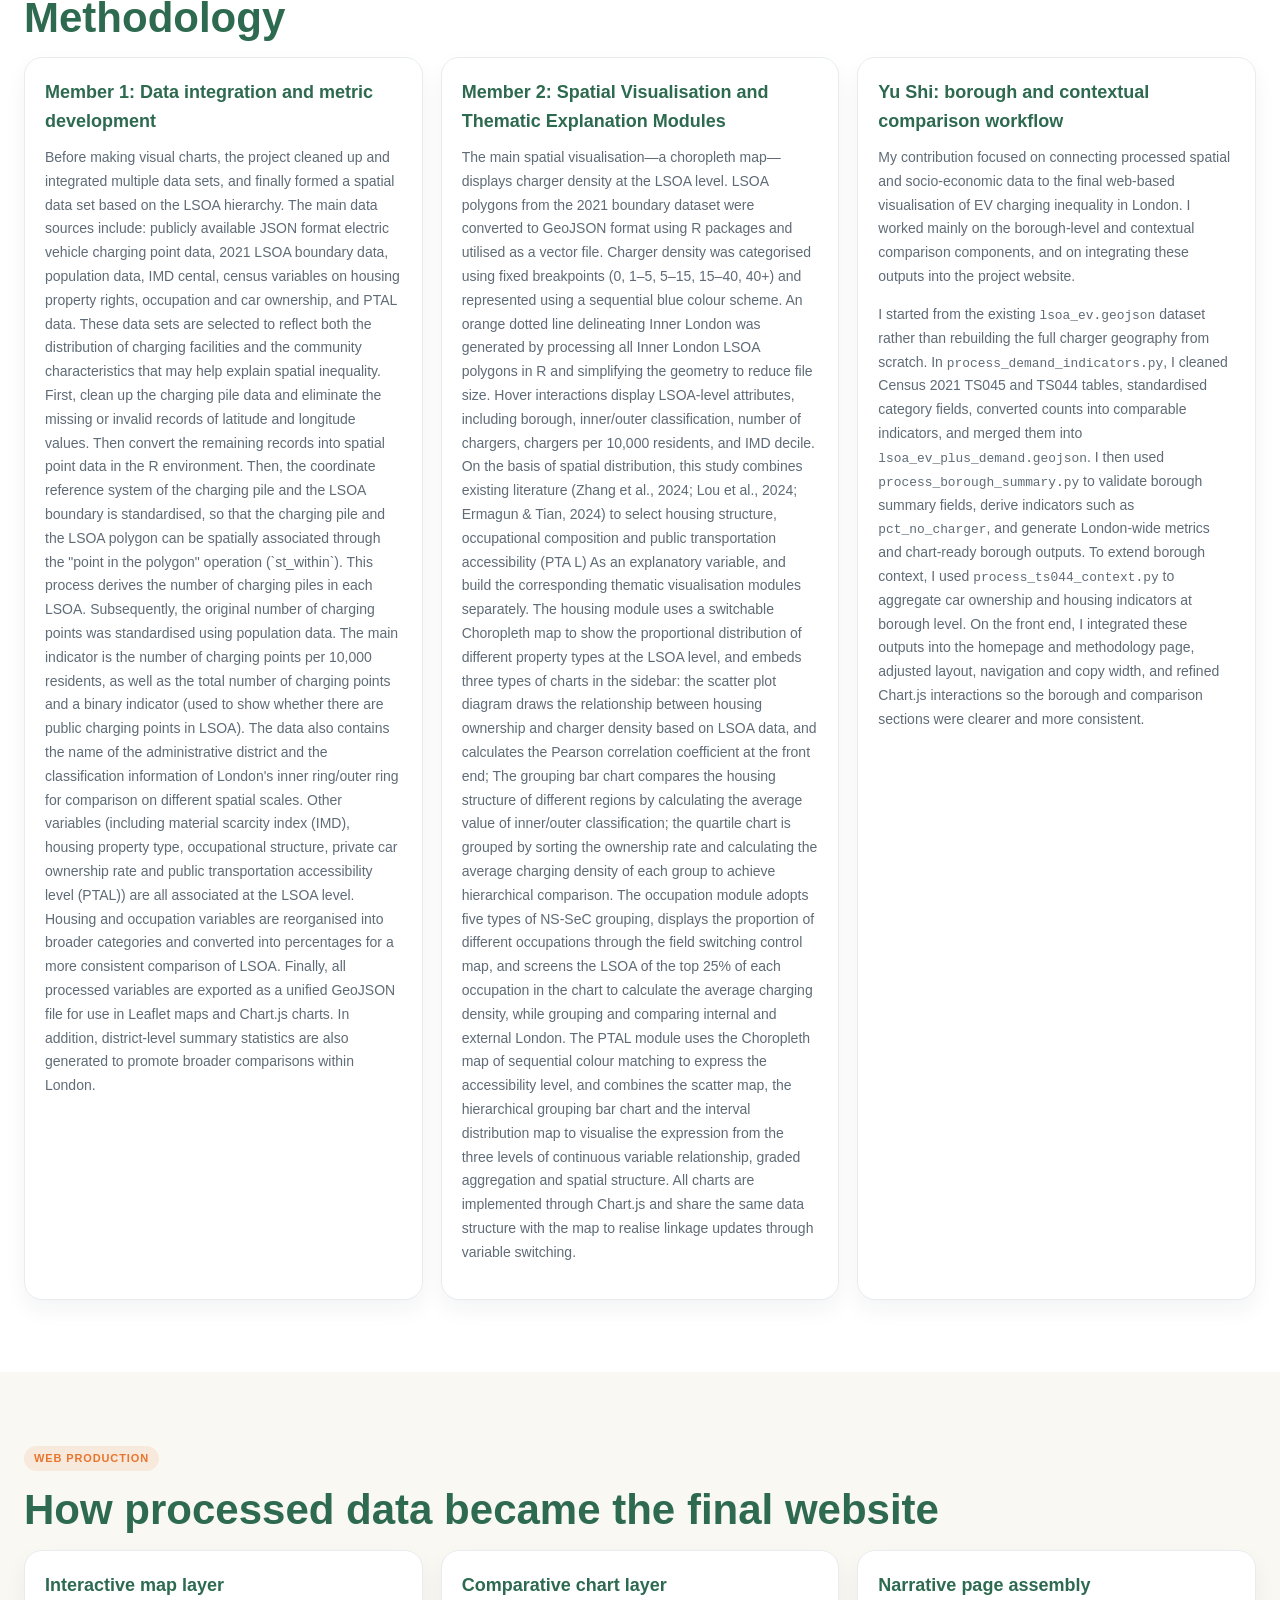
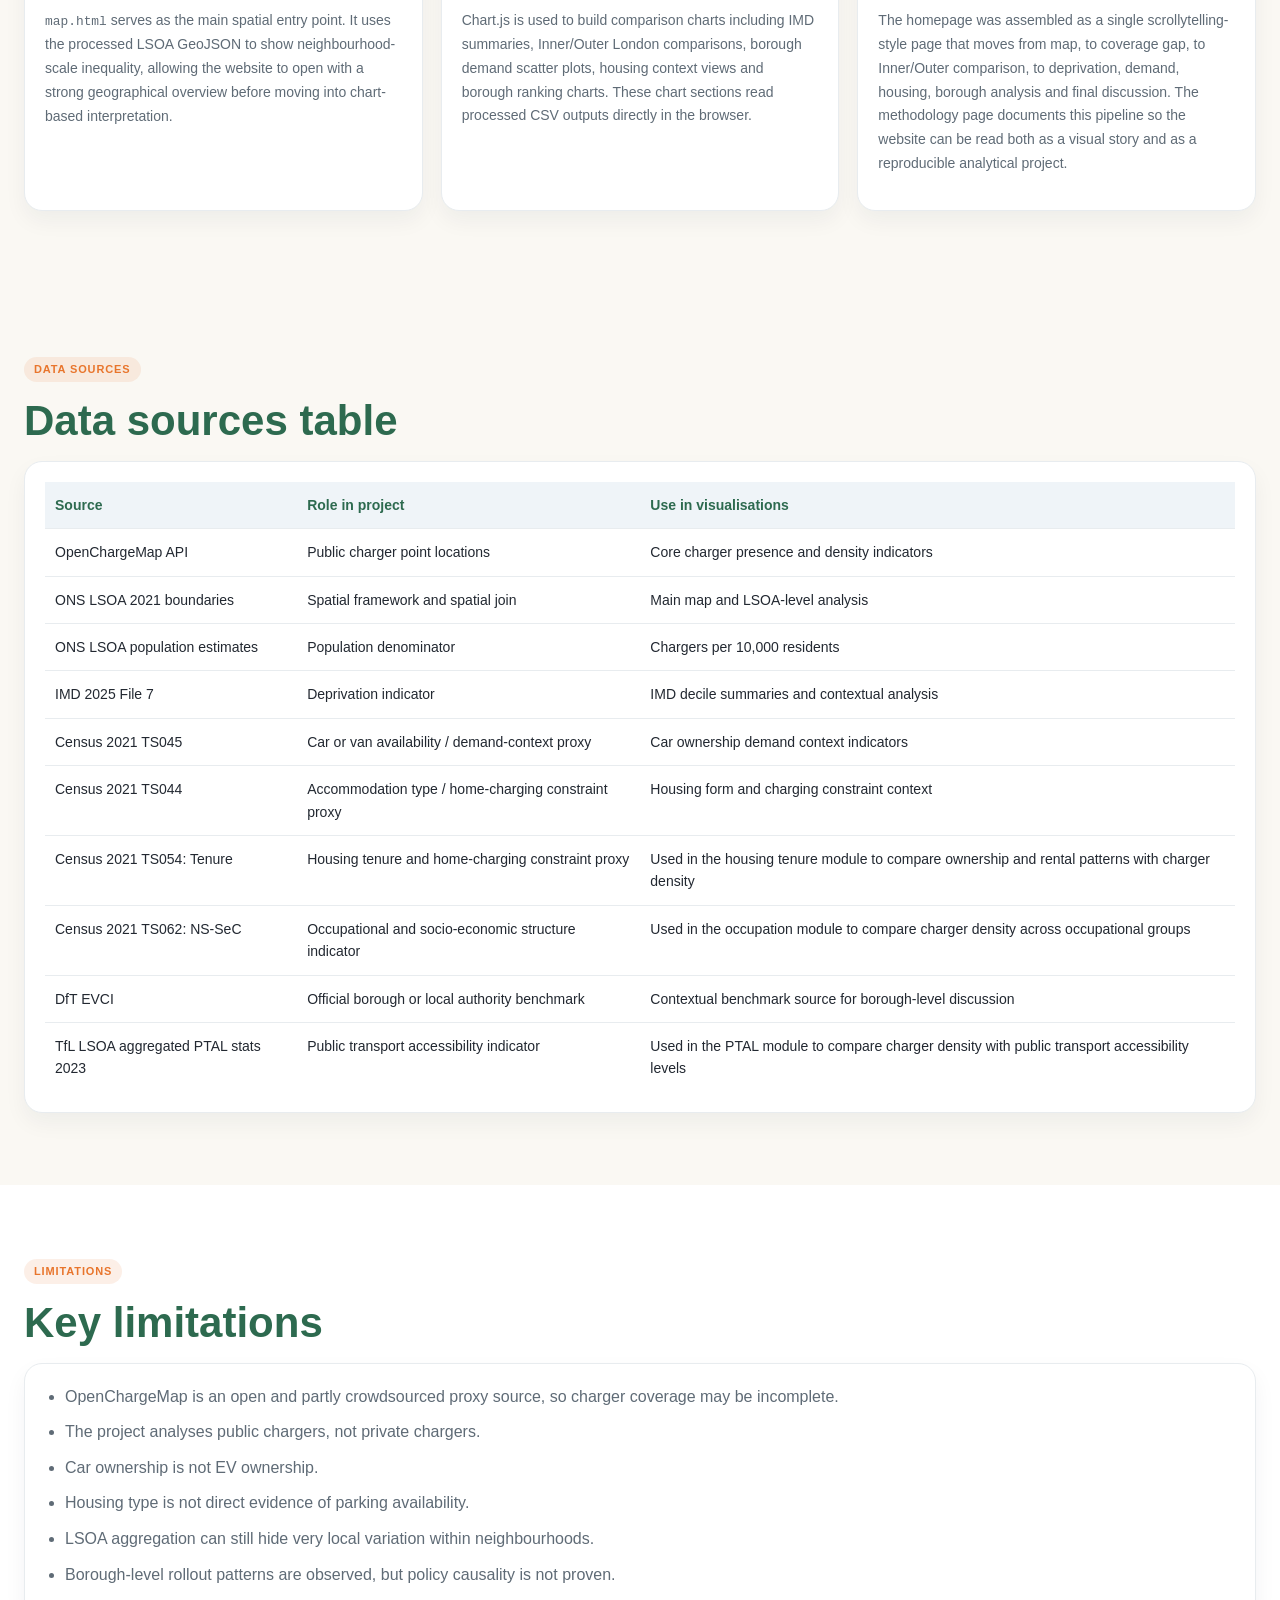
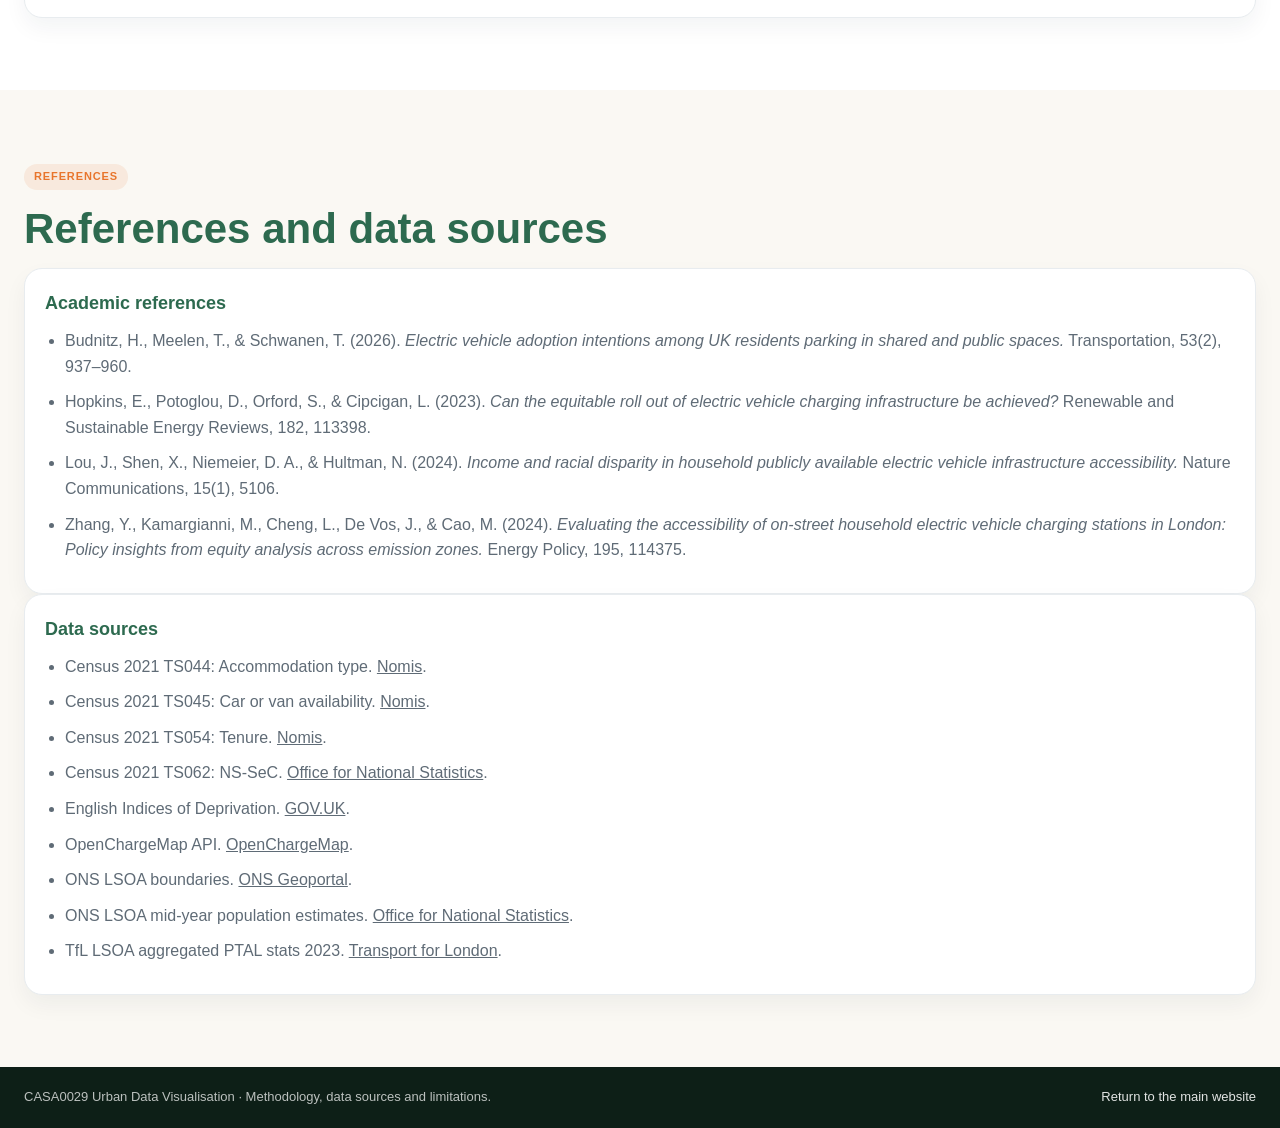
==== commit 9e71cc28: "update about" ====
--- a/about.html
+++ b/about.html
@@ -2,7 +2,7 @@
 <html lang="en">
 <head>
   <meta charset="UTF-8">
-  <title>Methodology - EV Charging Inequality in London</title>
+  <title>Methodology · EV Charging Inequality in London</title>
   <meta name="viewport" content="width=device-width, initial-scale=1.0">
   <link rel="icon" href="data:,">
   <link rel="stylesheet" href="css/style.css">
@@ -51,7 +51,7 @@
       <li><a href="../index.html#borough">Borough Analysis</a></li>
       <li><a href="../index.html#factors">Explore Factors</a></li>
       <li><a href="../index.html#discussion">Discussion</a></li>
-      <li><a class="is-active" href="about.html">About</a></li>
+      <li><a class="is-active" href="about.html">Methodology</a></li>
     </ul>
   </nav>
 
@@ -148,22 +148,34 @@
   <section class="content-section section-white">
     <div class="section-shell wide-shell">
       <div class="section-kicker">Team contributions</div>
-      <h2 class="section-title">Individual methodology contributions</h2>
+      <h2 class="section-title">Methodology </h2>
       <div class="about-grid">
         <!-- Member 1 placeholder-->
         <article class="about-card">
-          <h3>Member 1: methodology to be added</h3>
-          <p>
-            Placeholder for the first group member’s contribution. This section can be replaced with a short methods summary covering their
-            actual data processing, analytical decisions and visualisation or front-end work.
+          <h3>Member 1:  Data integration and metric development </h3>
+          <p>
+           Before making visual charts, the project cleaned up and integrated multiple data sets, and finally formed a spatial data set based on the LSOA hierarchy. The main data sources include: publicly available JSON format electric vehicle charging point data, 2021 LSOA boundary data, population data, IMD cental, census variables on housing property rights, occupation and car ownership, and PTAL data. These data sets are selected to reflect both the distribution of charging facilities and the community characteristics that may help explain spatial inequality.
+
+First, clean up the charging pile data and eliminate the missing or invalid records of latitude and longitude values. Then convert the remaining records into spatial point data in the R environment. Then, the coordinate reference system of the charging pile and the LSOA boundary is standardised, so that the charging pile and the LSOA polygon can be spatially associated through the "point in the polygon" operation (`st_within`). This process derives the number of charging piles in each LSOA.
+
+Subsequently, the original number of charging points was standardised using population data. The main indicator is the number of charging points per 10,000 residents, as well as the total number of charging points and a binary indicator (used to show whether there are public charging points in LSOA). The data also contains the name of the administrative district and the classification information of London's inner ring/outer ring for comparison on different spatial scales.
+
+Other variables (including material scarcity index (IMD), housing property type, occupational structure, private car ownership rate and public transportation accessibility level (PTAL)) are all associated at the LSOA level. Housing and occupation variables are reorganised into broader categories and converted into percentages for a more consistent comparison of LSOA. Finally, all processed variables are exported as a unified GeoJSON file for use in Leaflet maps and Chart.js charts. In addition, district-level summary statistics are also generated to promote broader comparisons within London.
+
           </p>
         </article>
         <!-- Member 2 placeholder-->
         <article class="about-card">
-          <h3>Member 2: methodology to be added</h3>
-          <p>
-            Placeholder for the second group member’s contribution. This section can be replaced with a short methods summary covering their
-            actual data processing, analytical decisions and visualisation or front-end work.
+          <h3>Member 2: Spatial Visualisation and Thematic Explanation Modules</h3>
+          <p>
+           The main spatial visualisation—a choropleth map—displays charger density at the LSOA level. LSOA polygons from the 2021 boundary dataset were converted to GeoJSON format using R packages and utilised as a vector file. Charger density was categorised using fixed breakpoints (0, 1–5, 5–15, 15–40, 40+) and represented using a sequential blue colour scheme. An orange dotted line delineating Inner London was generated by processing all Inner London LSOA polygons in R and simplifying the geometry to reduce file size. Hover interactions display LSOA-level attributes, including borough, inner/outer classification, number of chargers, chargers per 10,000 residents, and IMD decile.
+On the basis of spatial distribution, this study combines existing literature (Zhang et al., 2024; Lou et al., 2024; Ermagun & Tian, 2024) to select housing structure, occupational composition and public transportation accessibility (PTA L) As an explanatory variable, and build the corresponding thematic visualisation modules separately. The housing module uses a switchable Choropleth map to show the proportional distribution of different property types at the LSOA level, and embeds three types of charts in the sidebar: the scatter plot diagram draws the relationship between housing ownership and charger density based on LSOA data, and calculates the Pearson correlation coefficient at the front end; The grouping bar chart compares the housing structure of different regions by calculating the average value of inner/outer classification; the quartile chart is grouped by sorting the ownership rate and calculating the average charging density of each group to achieve hierarchical comparison.
+
+The occupation module adopts five types of NS-SeC grouping, displays the proportion of different occupations through the field switching control map, and screens the LSOA of the top 25% of each occupation in the chart to calculate the average charging density, while grouping and comparing internal and external London.
+
+The PTAL module uses the Choropleth map of sequential colour matching to express the accessibility level, and combines the scatter map, the hierarchical grouping bar chart and the interval distribution map to visualise the expression from the three levels of continuous variable relationship, graded aggregation and spatial structure. All charts are implemented through Chart.js and share the same data structure with the map to realise linkage updates through variable switching.
+
+
           </p>
         </article>
         <!-- Member 3  -->
@@ -265,11 +277,28 @@
               <td>Accommodation type / home-charging constraint proxy</td>
               <td>Housing form and charging constraint context</td>
             </tr>
+             <tr>
+    <td>Census 2021 TS054: Tenure</td>
+    <td>Housing tenure and home-charging constraint proxy</td>
+    <td>Used in the housing tenure module to compare ownership and rental patterns with charger density</td>
+  </tr>
+
+  <tr>
+    <td>Census 2021 TS062: NS-SeC</td>
+    <td>Occupational and socio-economic structure indicator</td>
+    <td>Used in the occupation module to compare charger density across occupational groups</td>
+  </tr>
             <tr>
               <td>DfT EVCI</td>
               <td>Official borough or local authority benchmark</td>
               <td>Contextual benchmark source for borough-level discussion</td>
             </tr>
+             <tr>
+              <td>TfL LSOA aggregated PTAL stats 2023</td>
+              <td>Public transport accessibility indicator</td>
+              <td>Used in the PTAL module to compare charger density with public transport accessibility levels</td>
+            </tr>
+
           </tbody>
         </table>
       </div>
@@ -294,27 +323,101 @@
     </div>
   </section>
 
-  <!-- Reference -->
-  <section class="content-section section-offwhite">
-    <div class="section-shell wide-shell">
-      <div class="section-kicker">References</div>
-      <h2 class="section-title">References and source notes</h2>
-      <div class="about-card">
-        <ul class="list-clean">
-          <li>Placeholder.</li>
-
-
-
-
+<!-- References and Data Sources -->
+<section class="content-section section-offwhite">
+  <div class="section-shell wide-shell">
+    <div class="section-kicker">References</div>
+    <h2 class="section-title">References and data sources</h2>
+
+    <div class="reference-grid">
+      <!-- Academic references -->
+      <div class="about-card reference-card">
+        <h3>Academic references</h3>
+        <ul class="list-clean reference-list">
+          <li>
+            Budnitz, H., Meelen, T., &amp; Schwanen, T. (2026). 
+            <em>Electric vehicle adoption intentions among UK residents parking in shared and public spaces.</em> 
+            Transportation, 53(2), 937–960.
+          </li>
+
+          <li>
+            Hopkins, E., Potoglou, D., Orford, S., &amp; Cipcigan, L. (2023). 
+            <em>Can the equitable roll out of electric vehicle charging infrastructure be achieved?</em> 
+            Renewable and Sustainable Energy Reviews, 182, 113398.
+          </li>
+
+          <li>
+            Lou, J., Shen, X., Niemeier, D. A., &amp; Hultman, N. (2024). 
+            <em>Income and racial disparity in household publicly available electric vehicle infrastructure accessibility.</em> 
+            Nature Communications, 15(1), 5106.
+          </li>
+
+          <li>
+            Zhang, Y., Kamargianni, M., Cheng, L., De Vos, J., &amp; Cao, M. (2024). 
+            <em>Evaluating the accessibility of on-street household electric vehicle charging stations in London: Policy insights from equity analysis across emission zones.</em> 
+            Energy Policy, 195, 114375.
+          </li>
         </ul>
       </div>
-    </div>
-  </section>
+
+      <!-- Data sources -->
+      <div class="about-card reference-card">
+        <h3>Data sources</h3>
+        <ul class="list-clean reference-list">
+          <li>
+            Census 2021 TS044: Accommodation type. 
+            <a href="https://www.nomisweb.co.uk/datasets/c2021ts044" target="_blank" rel="noopener">Nomis</a>.
+          </li>
+
+          <li>
+            Census 2021 TS045: Car or van availability. 
+            <a href="https://www.nomisweb.co.uk/datasets/c2021ts045" target="_blank" rel="noopener">Nomis</a>.
+          </li>
+
+          <li>
+            Census 2021 TS054: Tenure. 
+            <a href="https://www.nomisweb.co.uk/datasets/c2021ts054" target="_blank" rel="noopener">Nomis</a>.
+          </li>
+
+          <li>
+            Census 2021 TS062: NS-SeC. 
+            <a href="https://www.ons.gov.uk/datasets/TS062/editions/2021/versions/5" target="_blank" rel="noopener">Office for National Statistics</a>.
+          </li>
+
+          <li>
+            English Indices of Deprivation. 
+            <a href="https://www.gov.uk/government/statistics/english-indices-of-deprivation-2025" target="_blank" rel="noopener">GOV.UK</a>.
+          </li>
+
+          <li>
+            OpenChargeMap API. 
+            <a href="https://openchargemap.org/" target="_blank" rel="noopener">OpenChargeMap</a>.
+          </li>
+
+          <li>
+            ONS LSOA boundaries. 
+            <a href="https://geoportal.statistics.gov.uk/datasets/68515293204e43ca8ab56fa13ae8a547_0/explore?location=52.837634%2C-2.489483%2C6" target="_blank" rel="noopener">ONS Geoportal</a>.
+          </li>
+
+          <li>
+            ONS LSOA mid-year population estimates. 
+            <a href="https://www.ons.gov.uk/peoplepopulationandcommunity/populationandmigration/populationestimates/datasets/lowersuperoutputareamidyearpopulationestimatesnationalstatistics" target="_blank" rel="noopener">Office for National Statistics</a>.
+          </li>
+
+          <li>
+            TfL LSOA aggregated PTAL stats 2023. 
+            <a href="https://gis-tfl.opendata.arcgis.com/datasets/TfL::lsoa-aggregated-ptal-stats-2023/about" target="_blank" rel="noopener">Transport for London</a>.
+          </li>
+        </ul>
+      </div>
+    </div>
+  </div>
+</section>
 
   <!-- Footer link back to the main project website -->
   <footer class="site-footer">
     <div class="section-shell wide-shell footer-shell">
-      <div>CASA0029 Urban Data Visualisation - Methodology, data sources and limitations.</div>
+      <div>CASA0029 Urban Data Visualisation · Methodology, data sources and limitations.</div>
       <div><a href="../index.html">Return to the main website</a></div>
     </div>
   </footer>
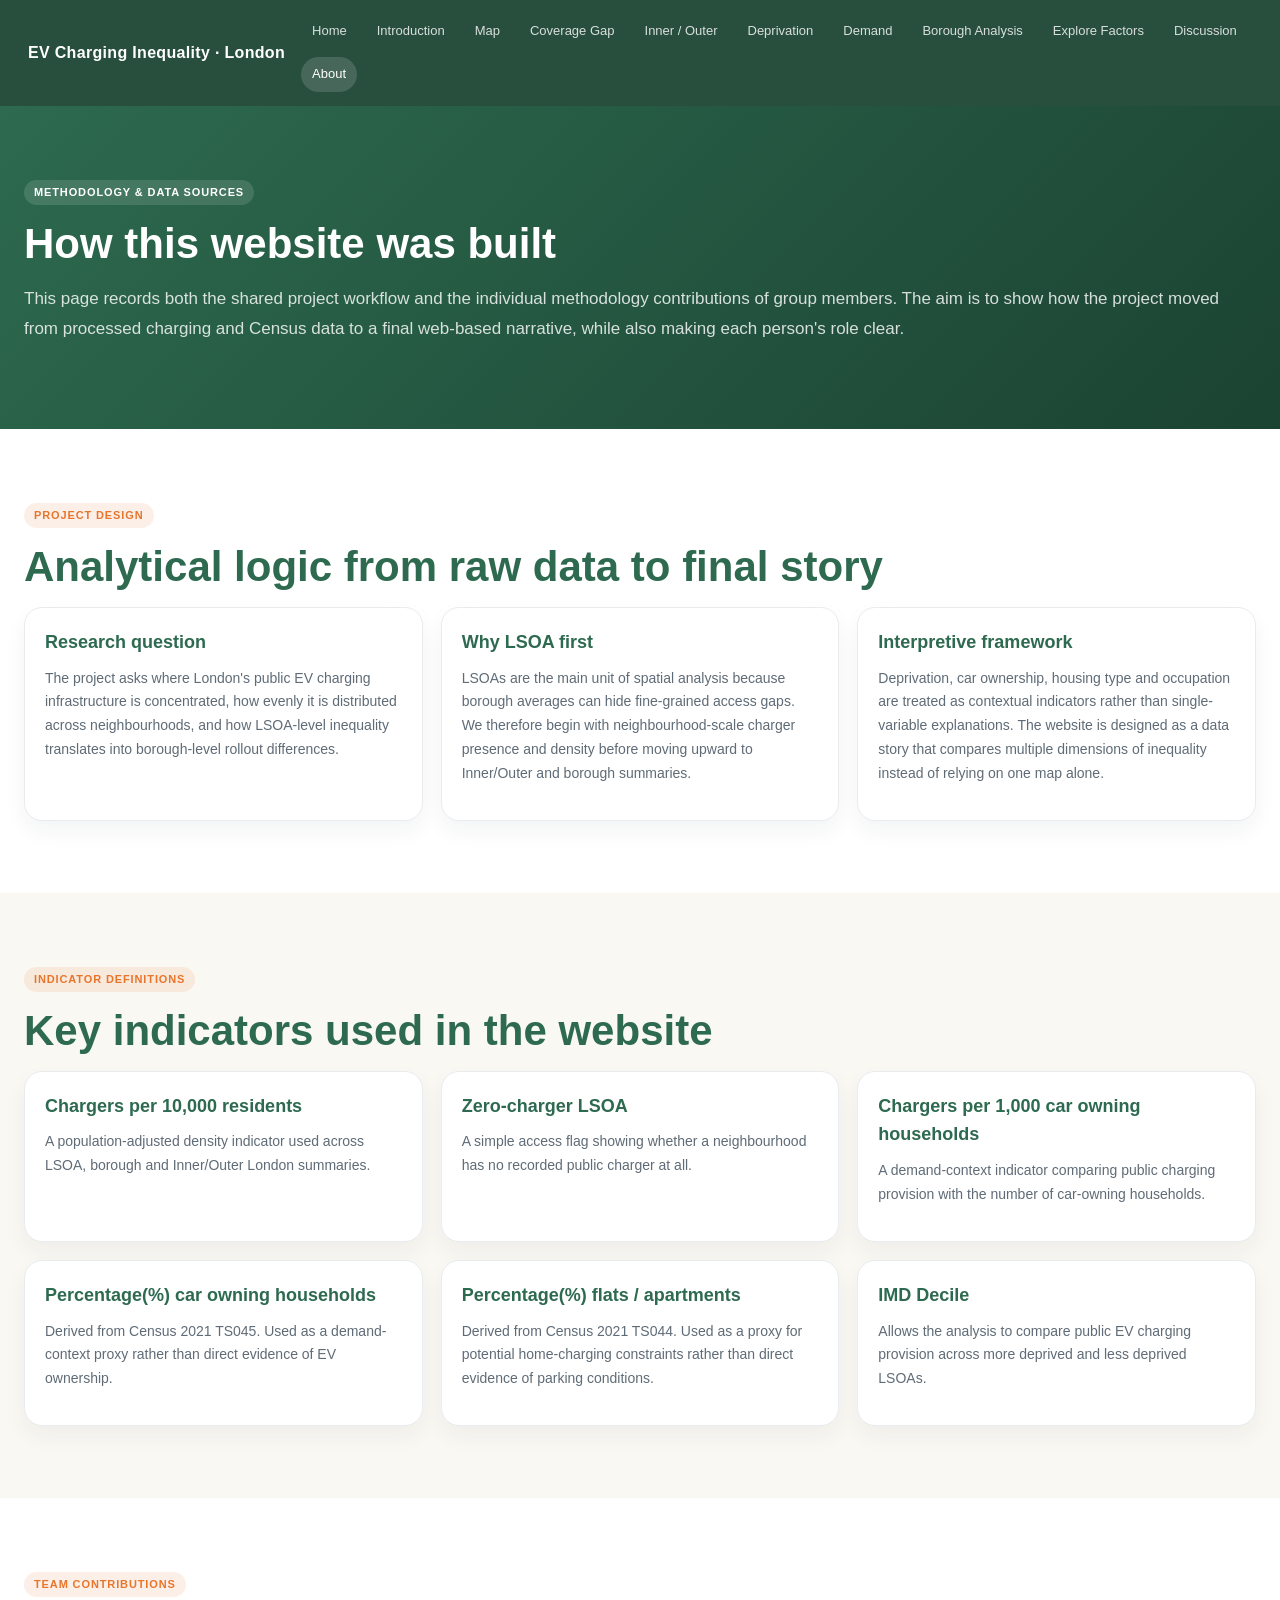
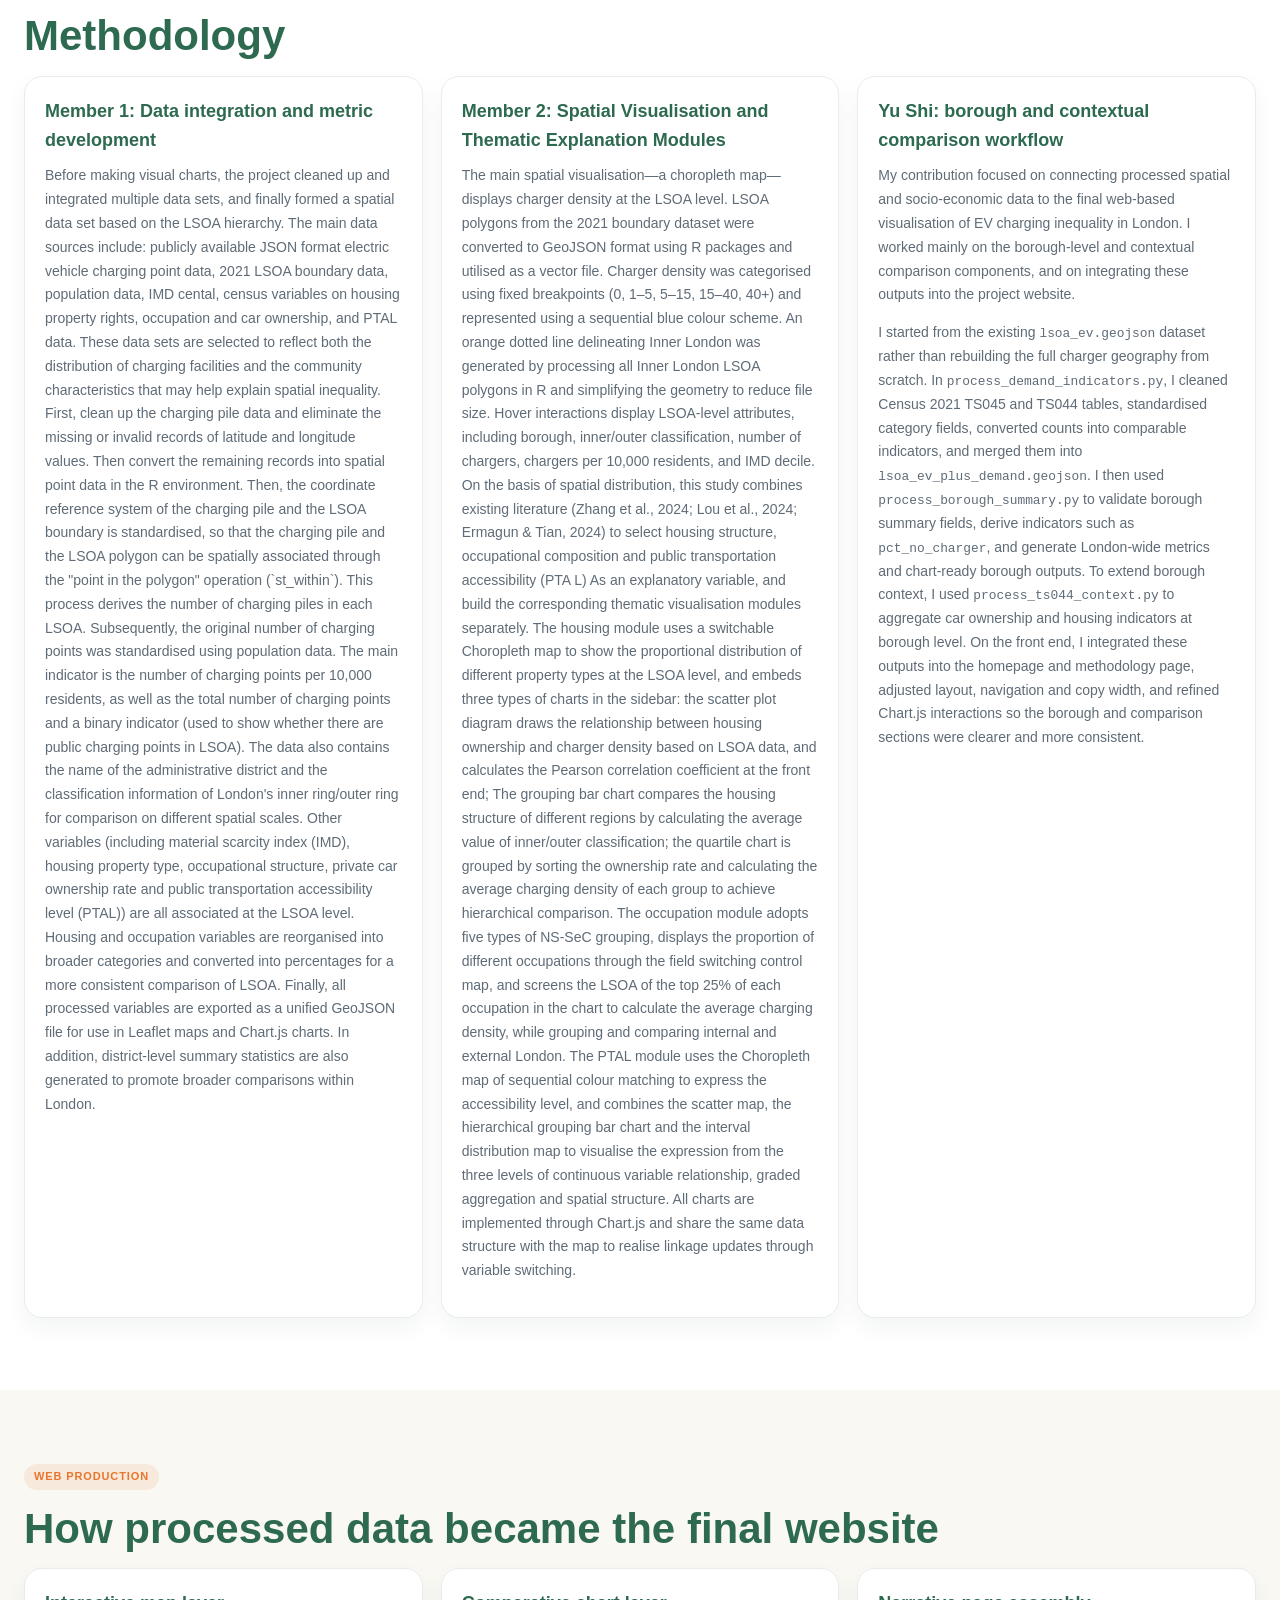
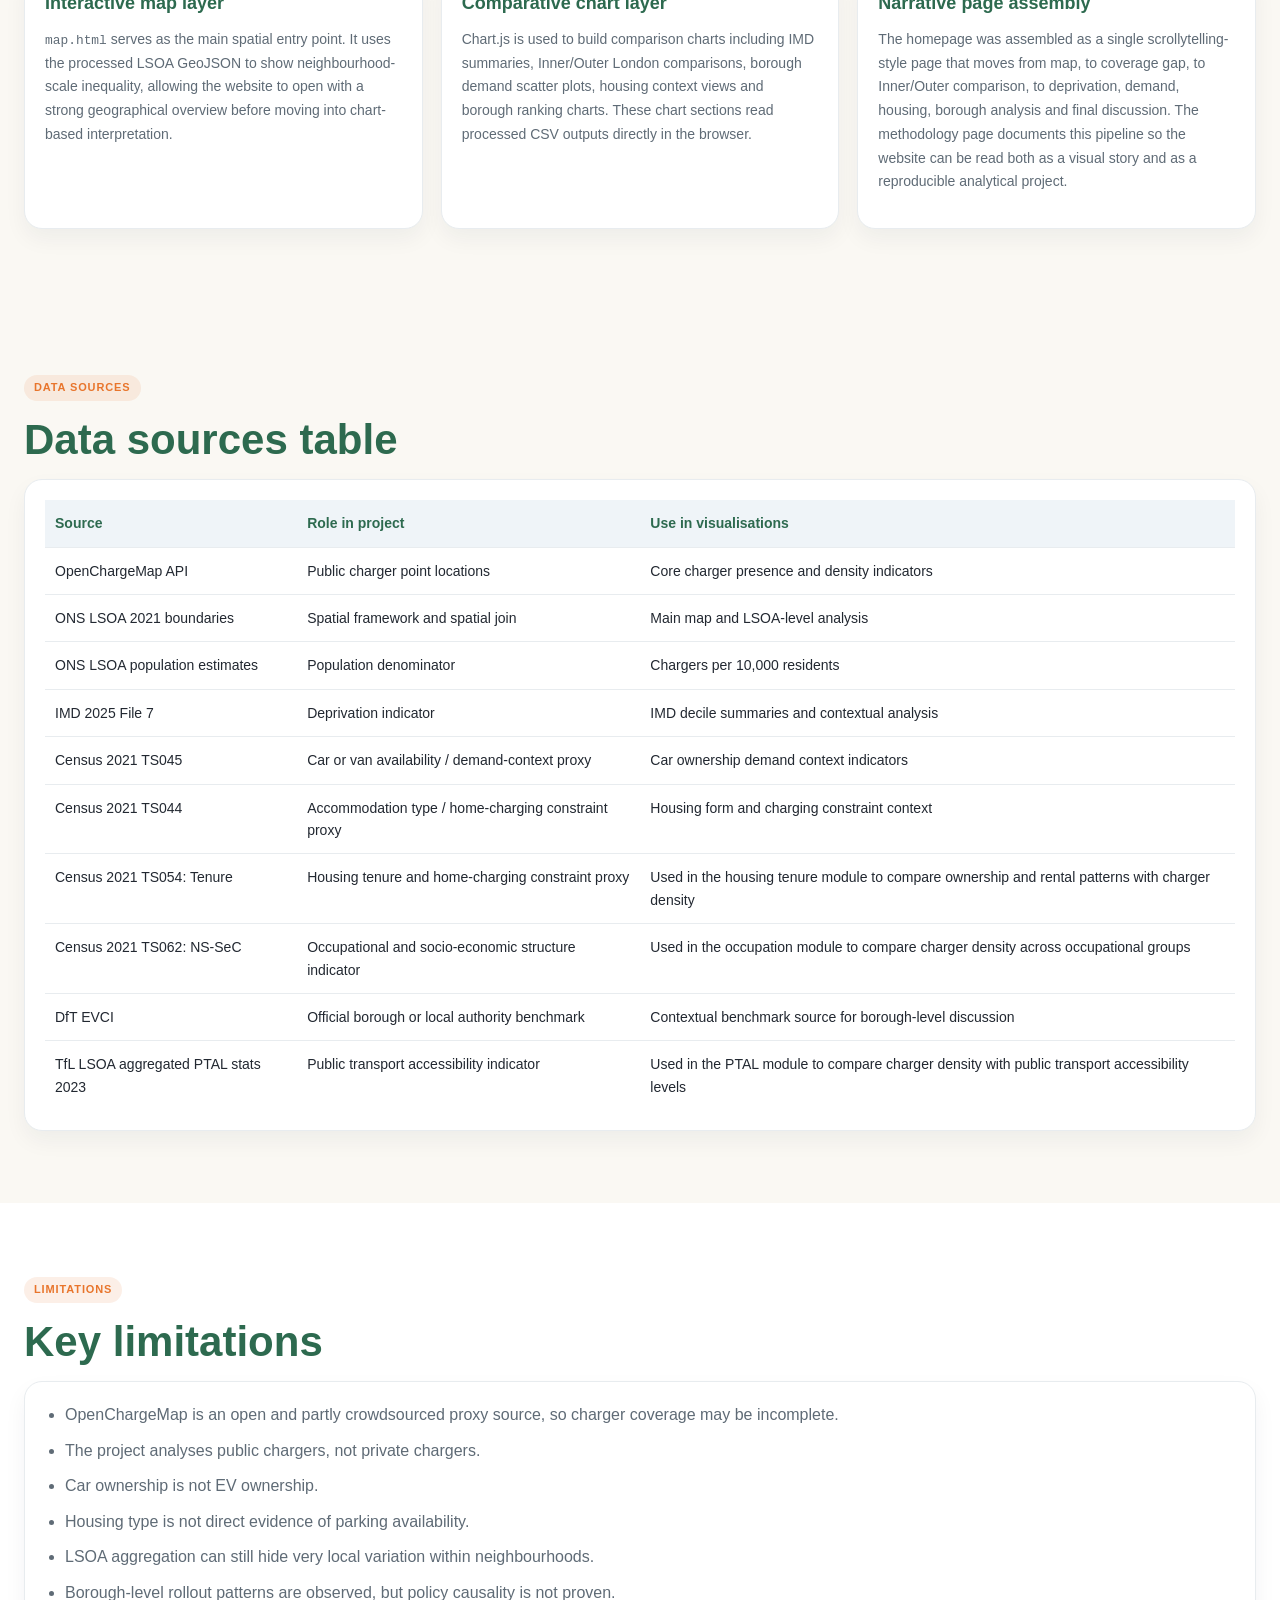
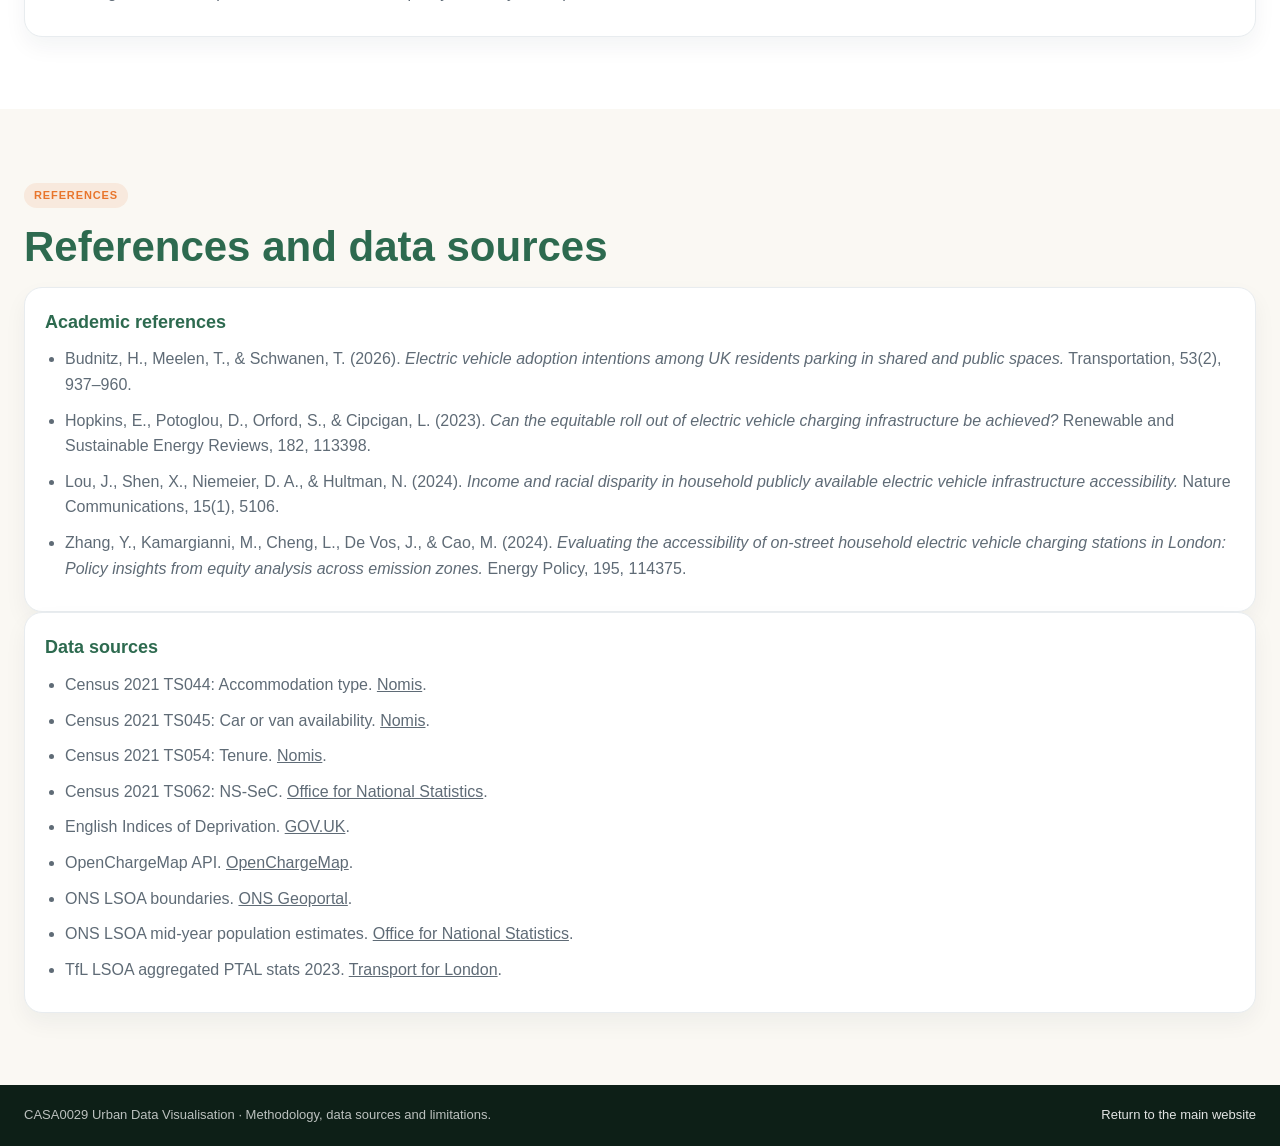
==== commit d599ed03: "Fix relative navigation links on methodology page" ====
--- a/about.html
+++ b/about.html
@@ -37,23 +37,23 @@
   </style>
 </head>
 <body>
-  <!-- Top navigation，links back to the main narrative sections in index.html -->
-  <nav class="site-nav">
-    <a class="site-logo" href="../index.html#hero">EV Charging Inequality · London</a>
-    <ul class="site-nav-links">
-      <li><a href="../index.html#hero">Home</a></li>
-      <li><a href="../index.html#intro">Introduction</a></li>
-      <li><a href="../index.html#spatial">Map</a></li>
-      <li><a href="../index.html#coverage">Coverage Gap</a></li>
-      <li><a href="../index.html#inner-outer">Inner / Outer</a></li>
-      <li><a href="../index.html#imd-section">Deprivation</a></li>
-      <li><a href="../index.html#demand">Demand</a></li>
-      <li><a href="../index.html#borough">Borough Analysis</a></li>
-      <li><a href="../index.html#factors">Explore Factors</a></li>
-      <li><a href="../index.html#discussion">Discussion</a></li>
-      <li><a class="is-active" href="about.html">Methodology</a></li>
-    </ul>
-  </nav>
+ <!-- Top navigation, links back to the main narrative sections in index.html -->
+<nav class="site-nav">
+  <a class="site-logo" href="index.html#hero">EV Charging Inequality · London</a>
+  <ul class="site-nav-links">
+    <a href="/0029-visualization/index.html#hero">Home</a>
+<a href="/0029-visualization/index.html#intro">Introduction</a>
+<a href="/0029-visualization/index.html#spatial">Map</a>
+<a href="/0029-visualization/index.html#coverage">Coverage Gap</a>
+<a href="/0029-visualization/index.html#inner-outer">Inner / Outer</a>
+<a href="/0029-visualization/index.html#imd-section">Deprivation</a>
+<a href="/0029-visualization/index.html#demand">Demand</a>
+<a href="/0029-visualization/index.html#borough">Borough Analysis</a>
+<a href="/0029-visualization/index.html#factors">Explore Factors</a>
+<a href="/0029-visualization/index.html#discussion">Discussion</a>
+<a class="is-active" href="/0029-visualization/about.html">About</a>
+  </ul>
+</nav>
 
   <!--short explanation of what this methodology page is for -->
   <section class="about-hero">
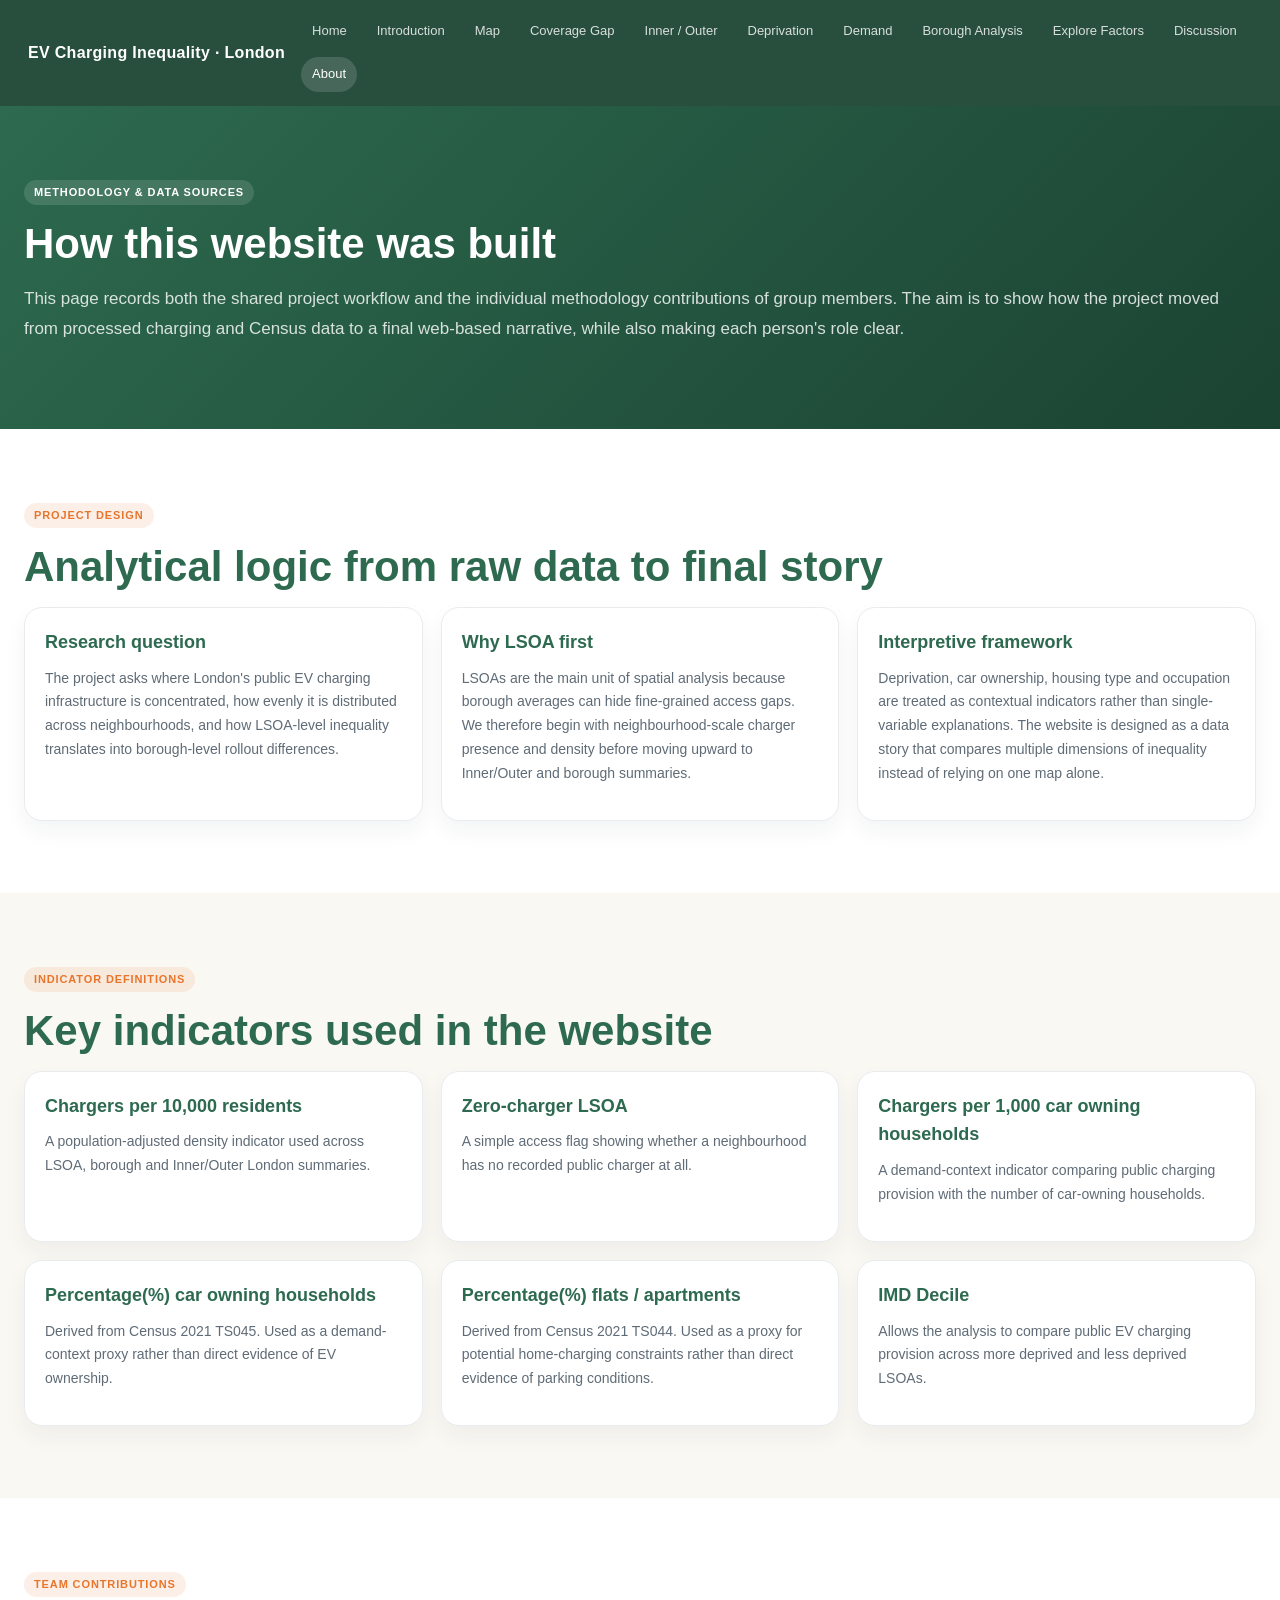
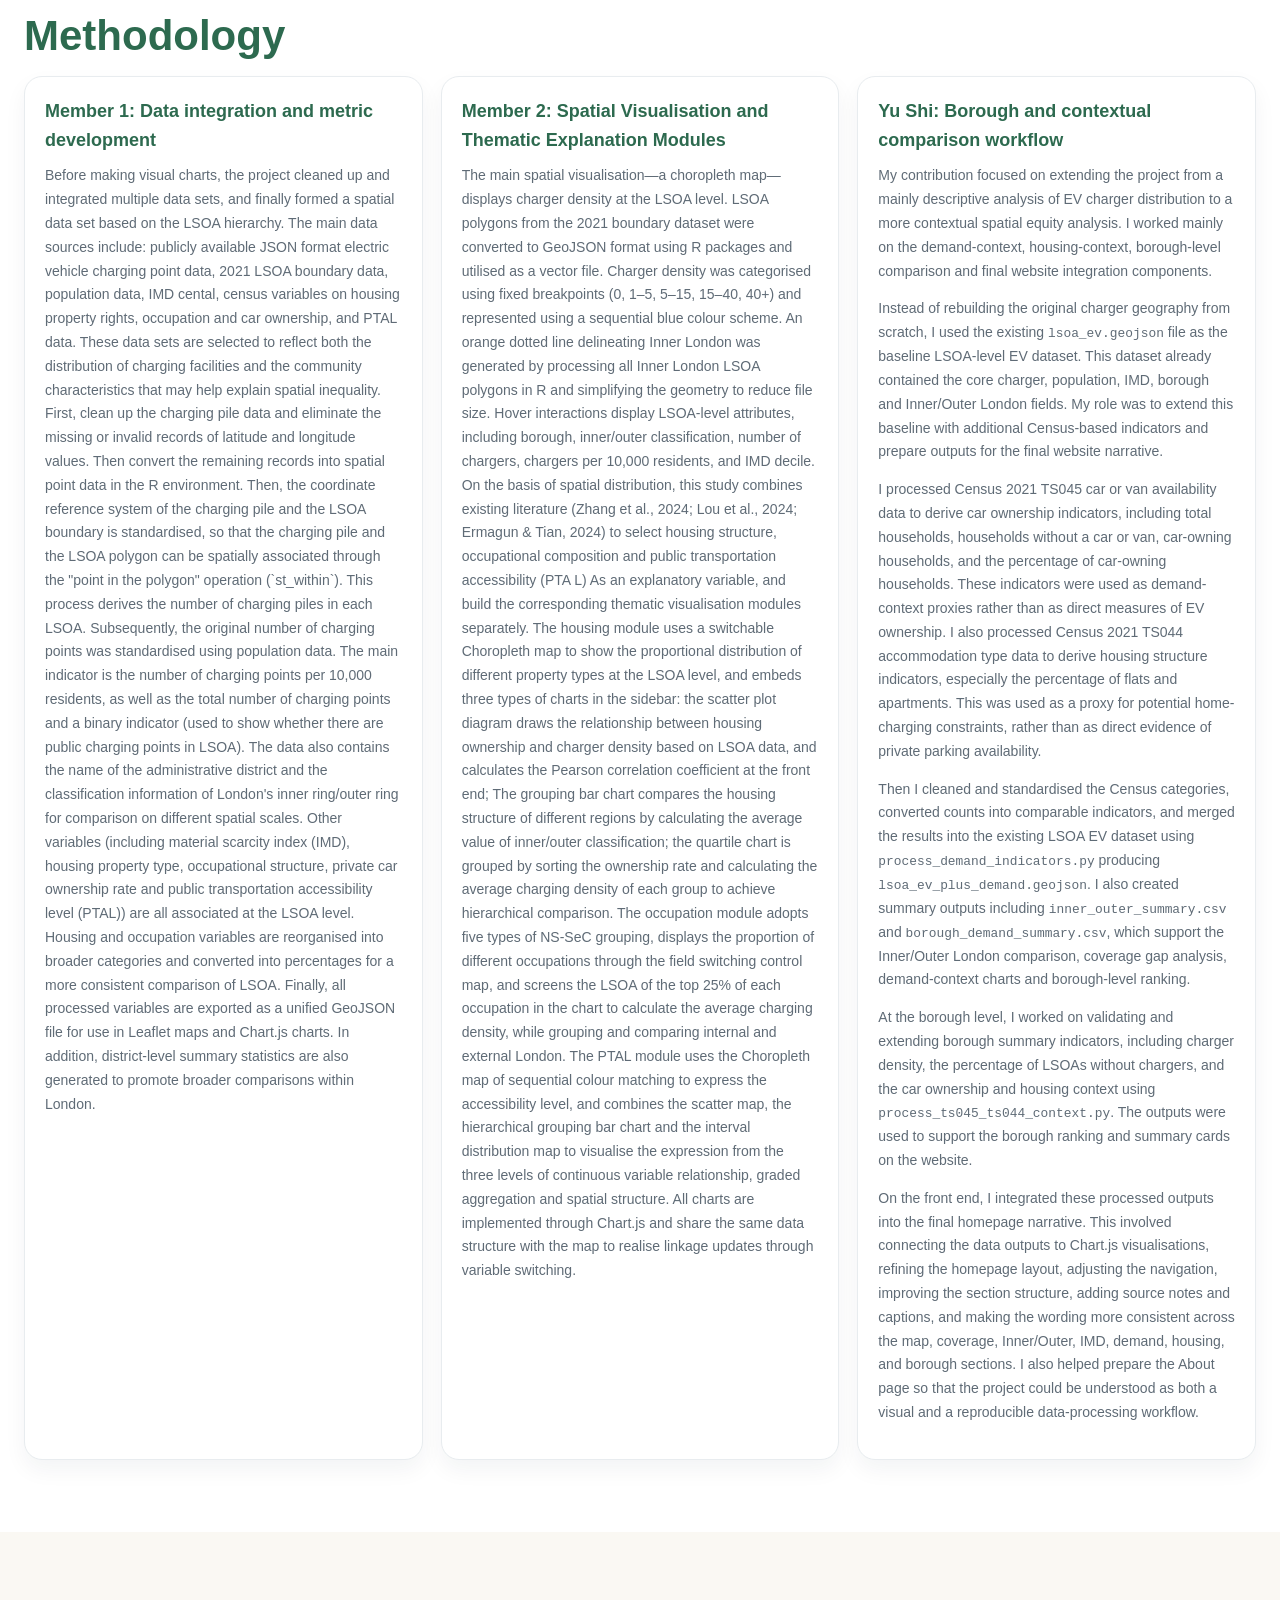
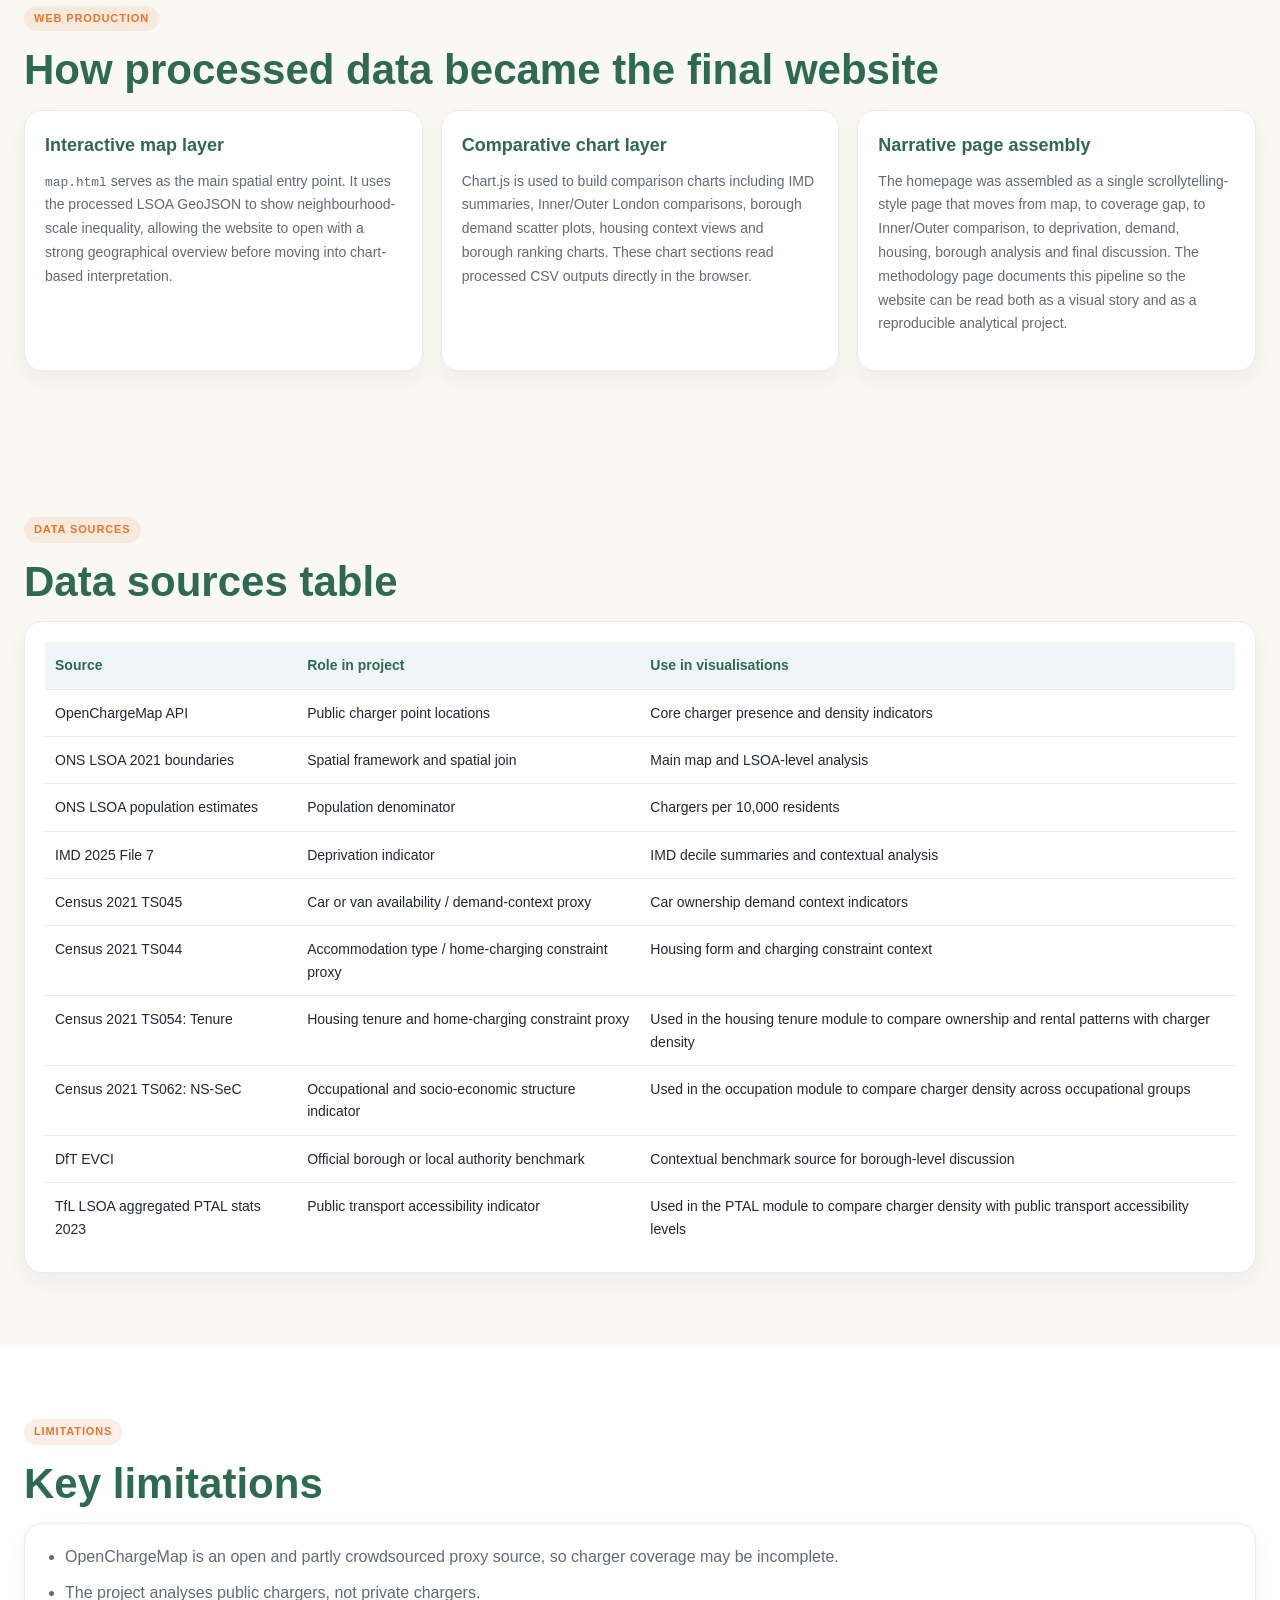
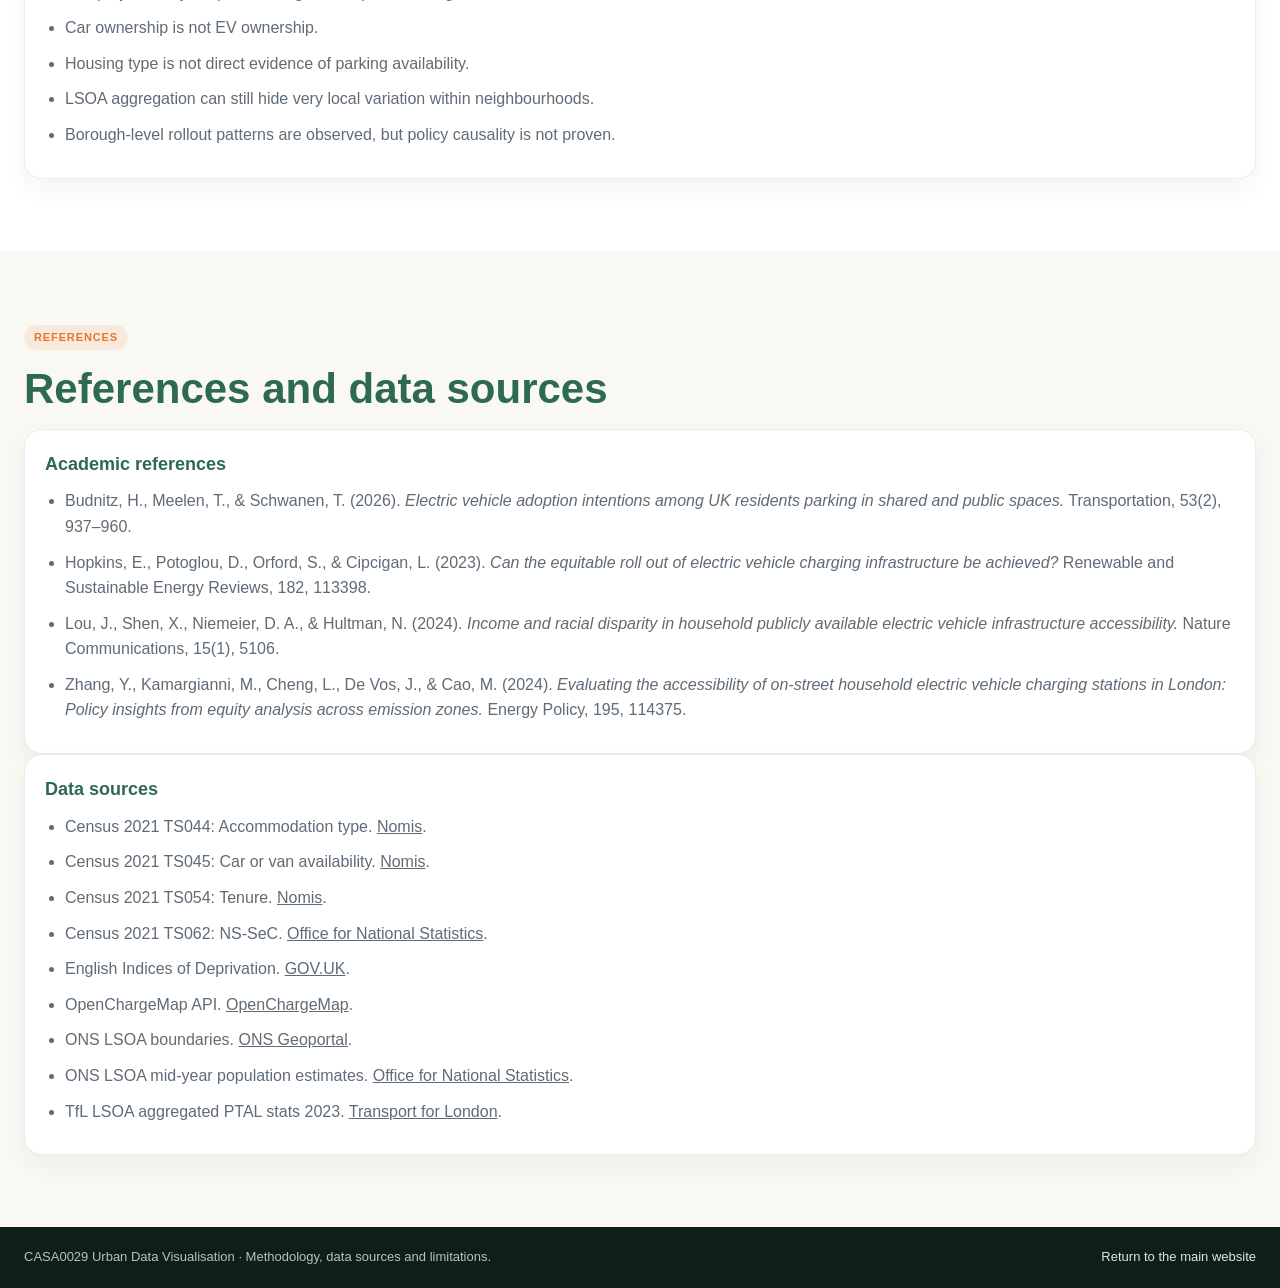
==== commit b11735be: "UPDATED Member 3's Methodology" ====
--- a/about.html
+++ b/about.html
@@ -180,20 +180,29 @@
         </article>
         <!-- Member 3  -->
         <article class="about-card">
-          <h3>Yu Shi: borough and contextual comparison workflow</h3>
-          <p>
-            My contribution focused on connecting processed spatial and socio-economic data to the final web-based visualisation of EV charging
-            inequality in London. I worked mainly on the borough-level and contextual comparison components, and on integrating these outputs
-            into the project website.
-          </p>
-          <p>
-            I started from the existing <code>lsoa_ev.geojson</code> dataset rather than rebuilding the full charger geography from scratch. In
-            <code>process_demand_indicators.py</code>, I cleaned Census 2021 TS045 and TS044 tables, standardised category fields, converted counts
-            into comparable indicators, and merged them into <code>lsoa_ev_plus_demand.geojson</code>. I then used <code>process_borough_summary.py</code>
-            to validate borough summary fields, derive indicators such as <code>pct_no_charger</code>, and generate London-wide metrics and chart-ready
-            borough outputs. To extend borough context, I used <code>process_ts044_context.py</code> to aggregate car ownership and housing
-            indicators at borough level. On the front end, I integrated these outputs into the homepage and methodology page, adjusted layout,
-            navigation and copy width, and refined Chart.js interactions so the borough and comparison sections were clearer and more consistent.
+          <h3>Yu Shi: Borough and contextual comparison workflow</h3>
+          <p>
+            My contribution focused on extending the project from a mainly descriptive analysis of EV charger distribution to a more contextual spatial equity analysis. I worked mainly on the demand-context, housing-context, borough-level comparison and final website integration components.
+          </p>
+
+          <p>
+            Instead of rebuilding the original charger geography from scratch, I used the existing <code>lsoa_ev.geojson</code> file as the baseline LSOA-level EV dataset. This dataset already contained the core charger, population, IMD, borough and Inner/Outer London fields. My role was to extend this baseline with additional Census-based indicators and prepare outputs for the final website narrative.
+          </p>
+
+          <P>
+            I processed Census 2021 TS045 car or van availability data to derive car ownership indicators, including total households, households without a car or van, car-owning households, and the percentage of car-owning households. These indicators were used as demand-context proxies rather than as direct measures of EV ownership. I also processed Census 2021 TS044 accommodation type data to derive housing structure indicators, especially the percentage of flats and apartments. This was used as a proxy for potential home-charging constraints, rather than as direct evidence of private parking availability.
+          </P>
+
+          <p>
+            Then I cleaned and standardised the Census categories, converted counts into comparable indicators, and merged the results into the existing LSOA EV dataset using <code>process_demand_indicators.py</code> producing <code>lsoa_ev_plus_demand.geojson</code>. I also created summary outputs including <code>inner_outer_summary.csv</code> and <code>borough_demand_summary.csv</code>, which support the Inner/Outer London comparison, coverage gap analysis, demand-context charts and borough-level ranking.
+          </p>
+
+          <p>
+            At the borough level, I worked on validating and extending borough summary indicators, including charger density, the percentage of LSOAs without chargers, and the car ownership and housing context using  <code>process_ts045_ts044_context.py</code>. The outputs were used to support the borough ranking and summary cards on the website. 
+          </p>
+
+          <p>
+            On the front end, I integrated these processed outputs into the final homepage narrative. This involved connecting the data outputs to Chart.js visualisations, refining the homepage layout, adjusting the navigation, improving the section structure, adding source notes and captions, and making the wording more consistent across the map, coverage, Inner/Outer, IMD, demand, housing, and borough sections. I also helped prepare the About page so that the project could be understood as both a visual and a reproducible data-processing workflow.
           </p>
         </article>
       </div>
--- a/css/style.css
+++ b/css/style.css
@@ -38,6 +38,7 @@
   font-size: 0.92em;
 }
 
+/* ============ Site nav ============ */
 .site-nav {
   position: sticky;
   top: 0;
@@ -52,11 +53,23 @@
 }
 
 .site-logo {
+  display: flex;
+  align-items: center;
+  gap: 14px;
   color: #ffffff;
   font-weight: 700;
   letter-spacing: 0.02em;
   text-decoration: none;
   white-space: nowrap;
+}
+
+.nav-logo {
+  height: 72px;
+  width: auto;
+  object-fit: contain;
+  flex-shrink: 0;
+  transform: scale(1.8);
+  transform-origin: center;
 }
 
 .site-nav-links {
@@ -84,14 +97,74 @@
   color: #ffffff;
 }
 
+/* ============ Hero ============ */
 .hero-section {
+  position: relative;
   min-height: calc(100vh - 64px);
   display: flex;
   align-items: center;
-  background: linear-gradient(135deg, var(--navy-soft) 0%, #0d2340 100%);
-  color: #ffffff;
-}
-
+  background-image: url("../image/background.jpg");
+  background-position: center center;
+  background-size: cover;
+  background-repeat: no-repeat;
+  color: #ffffff;
+  overflow: hidden;
+}
+
+.hero-section::before {
+  content: "";
+  position: absolute;
+  inset: 0;
+  background: linear-gradient(
+    135deg,
+    rgba(13, 35, 64, 0.72) 0%,
+    rgba(26, 58, 92, 0.55) 100%
+  );
+  z-index: 0;
+}
+
+.hero-section > * {
+  position: relative;
+  z-index: 1;
+}
+.hero-shell {
+  padding: 48px 0 64px;
+}
+
+.hero-title {
+  margin: 0 0 18px;
+  max-width: 800px;
+  font-size: clamp(40px, 5vw, 62px);
+  line-height: 1.08;
+}
+
+.hero-copy {
+  max-width: 760px;
+  margin: 0 0 30px;
+  font-size: 18px;
+  line-height: 1.8;
+  color: rgba(255, 255, 255, 0.86);
+}
+
+.hero-link,
+.method-link {
+  display: inline-flex;
+  align-items: center;
+  gap: 8px;
+  margin-top: 10px;
+  color: #ffffff;
+  background: rgba(255, 255, 255, 0.12);
+  text-decoration: none;
+  border-radius: 999px;
+  padding: 10px 16px;
+  font-weight: 700;
+}
+
+.method-link-wrap {
+  margin-top: 28px;
+}
+
+/* ============ Section base ============ */
 .content-section {
   padding: 72px 0;
 }
@@ -109,8 +182,8 @@
   background: #ffffff;
 }
 
+
 .section-dark {
-  background: var(--navy-soft);
   color: #ffffff;
 }
 
@@ -145,43 +218,6 @@
   color: rgba(255, 255, 255, 0.88);
 }
 
-.hero-shell {
-  padding: 48px 0 64px;
-}
-
-.hero-title {
-  margin: 0 0 18px;
-  max-width: 800px;
-  font-size: clamp(40px, 5vw, 62px);
-  line-height: 1.08;
-}
-
-.hero-copy {
-  max-width: 760px;
-  margin: 0 0 30px;
-  font-size: 18px;
-  line-height: 1.8;
-  color: rgba(255, 255, 255, 0.86);
-}
-
-.hero-link,
-.method-link {
-  display: inline-flex;
-  align-items: center;
-  gap: 8px;
-  margin-top: 10px;
-  color: #ffffff;
-  background: rgba(255, 255, 255, 0.12);
-  text-decoration: none;
-  border-radius: 999px;
-  padding: 10px 16px;
-  font-weight: 700;
-}
-
-.method-link-wrap {
-  margin-top: 28px;
-}
-
 .section-title {
   margin: 0 0 14px;
   color: var(--navy-soft);
@@ -205,6 +241,7 @@
   color: rgba(255, 255, 255, 0.82);
 }
 
+/* ============ Grids ============ */
 .metric-grid,
 .compare-card-grid,
 .insight-grid,
@@ -229,6 +266,7 @@
   grid-template-columns: repeat(3, minmax(0, 1fr));
 }
 
+/* ============ Generic cards ============ */
 .metric-card,
 .compare-card,
 .insight-card,
@@ -341,6 +379,7 @@
   font-weight: 700;
 }
 
+/* ============ Charts ============ */
 .chart-grid.two-up {
   display: grid;
   grid-template-columns: repeat(2, minmax(0, 1fr));
@@ -368,6 +407,7 @@
   height: 860px;
 }
 
+/* ============ Map / iframe ============ */
 .map-frame,
 .supplementary-frame {
   width: 100%;
@@ -382,34 +422,6 @@
   min-height: 88vh;
   border-radius: 16px;
   background: #ffffff;
-}
-
-.section-caption-shell {
-  padding-top: 18px;
-}
-
-.section-caption,
-.source-note,
-.chart-axis-note {
-  margin: 12px 0 0;
-  line-height: 1.7;
-}
-
-.source-note {
-  color: #6f7b85;
-}
-
-.discussion-card {
-  background: rgba(255, 255, 255, 0.08);
-  border-color: rgba(255, 255, 255, 0.1);
-}
-
-.discussion-card h3 {
-  color: var(--accent);
-}
-
-.discussion-card p {
-  color: rgba(255, 255, 255, 0.78);
 }
 
 .iframe-panel {
@@ -420,6 +432,23 @@
   box-shadow: 0 10px 22px rgba(17, 34, 51, 0.05);
 }
 
+/* ============ Captions / notes ============ */
+.section-caption-shell {
+  padding-top: 18px;
+}
+
+.section-caption,
+.source-note,
+.chart-axis-note {
+  margin: 12px 0 0;
+  line-height: 1.7;
+}
+
+.source-note {
+  color: #6f7b85;
+}
+
+/* ============ Footer ============ */
 .site-footer {
   background: #0d2340;
   color: rgba(255, 255, 255, 0.72);
@@ -439,6 +468,7 @@
   text-decoration: none;
 }
 
+/* ============ Tables ============ */
 .table-card {
   overflow-x: auto;
 }
@@ -462,6 +492,7 @@
   vertical-align: top;
 }
 
+/* ============ About page ============ */
 .about-hero {
   background: linear-gradient(135deg, var(--navy-soft) 0%, #0d2340 100%);
   color: #ffffff;
@@ -488,6 +519,146 @@
   margin-bottom: 10px;
 }
 
+/* ============ Intro overrides ============ */
+#intro .intro-insight-grid {
+  display: grid !important;
+  grid-template-columns: repeat(2, minmax(0, 1fr)) !important;
+  gap: 32px 36px !important;
+  max-width: 1280px;
+  margin: 0 auto;
+}
+
+#intro .intro-insight-grid .insight-card {
+  min-height: 165px;
+  padding: 30px 40px;
+  display: flex;
+  flex-direction: column;
+}
+
+#intro .intro-insight-grid .insight-card h3 {
+  margin: 0 0 22px 0;
+}
+
+#intro .intro-insight-grid .insight-card p {
+  margin: 0;
+  line-height: 1.75;
+}
+
+#intro .section-title {
+  margin-bottom: 28px;
+}
+
+#intro .section-body {
+  margin-bottom: 56px;
+  line-height: 1.9;
+}
+
+/* ============================================
+   Discussion section — bg image + glass cards
+   ============================================ */
+#discussion {
+  position: relative;
+  background-image: url("../image/last.png");
+  background-position: center center;
+  background-size: cover;
+  background-repeat: no-repeat;
+  overflow: hidden;
+}
+
+#discussion::before {
+  content: "";
+  position: absolute;
+  inset: 0;
+  background: linear-gradient(
+    180deg,
+    rgba(8, 32, 26, 0.72) 0%,
+    rgba(8, 32, 26, 0.55) 45%,
+    rgba(8, 32, 26, 0.62) 100%
+  );
+  z-index: 0;
+}
+
+#discussion > * {
+  position: relative;
+  z-index: 1;
+}
+
+#discussion .section-kicker,
+#discussion .section-title,
+#discussion h1,
+#discussion h2,
+#discussion h3,
+#discussion p,
+#discussion a {
+  color: #ffffff;
+}
+
+#discussion .section-title,
+#discussion h1,
+#discussion h2 {
+  text-shadow:
+    0 2px 12px rgba(0, 0, 0, 0.55),
+    0 0 24px rgba(0, 0, 0, 0.35);
+}
+
+#discussion p {
+  color: rgba(255, 255, 255, 0.96);
+  text-shadow: 0 2px 6px rgba(0, 0, 0, 0.4);
+}
+
+#discussion .conclusion-card {
+  background: linear-gradient(
+    145deg,
+    rgba(20, 50, 42, 0.42) 0%,
+    rgba(15, 40, 34, 0.36) 50%,
+    rgba(40, 90, 70, 0.40) 100%
+  );
+  border: 1px solid rgba(255, 255, 255, 0.20);
+  border-radius: 18px;
+  box-shadow:
+    0 8px 28px rgba(0, 0, 0, 0.25),
+    inset 0 1px 0 rgba(255, 255, 255, 0.18);
+  backdrop-filter: blur(10px) saturate(1.2);
+  -webkit-backdrop-filter: blur(10px) saturate(1.2);
+  padding: 26px 28px;
+  transition: all 0.3s ease;
+}
+
+#discussion .conclusion-card:hover {
+  border-color: rgba(180, 240, 210, 0.45);
+  transform: translateY(-2px);
+  box-shadow:
+    0 12px 36px rgba(0, 0, 0, 0.32),
+    0 0 24px rgba(120, 220, 180, 0.18),
+    inset 0 1px 0 rgba(255, 255, 255, 0.22);
+}
+
+#discussion .conclusion-card h3 {
+  color: #ffffff;
+  font-weight: 700;
+  font-size: 1.15rem;
+  margin-bottom: 14px;
+  text-shadow:
+    0 2px 10px rgba(0, 0, 0, 0.7),
+    0 0 20px rgba(0, 0, 0, 0.4);
+}
+
+#discussion .conclusion-card p {
+  color: rgba(255, 255, 255, 0.95);
+  line-height: 1.65;
+  text-shadow:
+    0 1px 6px rgba(0, 0, 0, 0.75),
+    0 0 12px rgba(0, 0, 0, 0.5);
+}
+
+.conclusion-grid {
+  display: grid;
+  grid-template-columns: repeat(2, minmax(0, 1fr));
+  gap: 20px;
+  margin-top: 18px;
+}
+
+/* ============ Responsive ============ */
 @media (max-width: 1100px) {
   .hero-metric-grid,
   .borough-card-grid,
@@ -520,7 +691,8 @@
   .insight-grid,
   .discussion-grid,
   .about-grid,
-  .compare-split {
+  .compare-split,
+  .conclusion-grid {
     grid-template-columns: 1fr;
   }
 
@@ -546,39 +718,4 @@
   .chart-tall {
     height: 680px;
   }
-}
-#intro .intro-insight-grid {
-  display: grid !important;
-  grid-template-columns: repeat(2, minmax(0, 1fr)) !important;
-  gap: 32px 36px !important;
-  max-width: 1280px;
-  margin: 0 auto;
-}
-
-/* Intro card spacing */
-#intro .intro-insight-grid .insight-card {
-  min-height: 165px;
-  padding: 30px 40px;
-  display: flex;
-  flex-direction: column;
-}
-
-/* Intro card title */
-#intro .intro-insight-grid .insight-card h3 {
-  margin: 0 0 22px 0;
-}
-
-/* Intro card paragraph */
-#intro .intro-insight-grid .insight-card p {
-  margin: 0;
-  line-height: 1.75;
-}
-/* Intro vertical spacing */
-#intro .section-title {
-  margin-bottom: 28px;
-}
-
-#intro .section-body {
-  margin-bottom: 56px;
-  line-height: 1.9;
 }
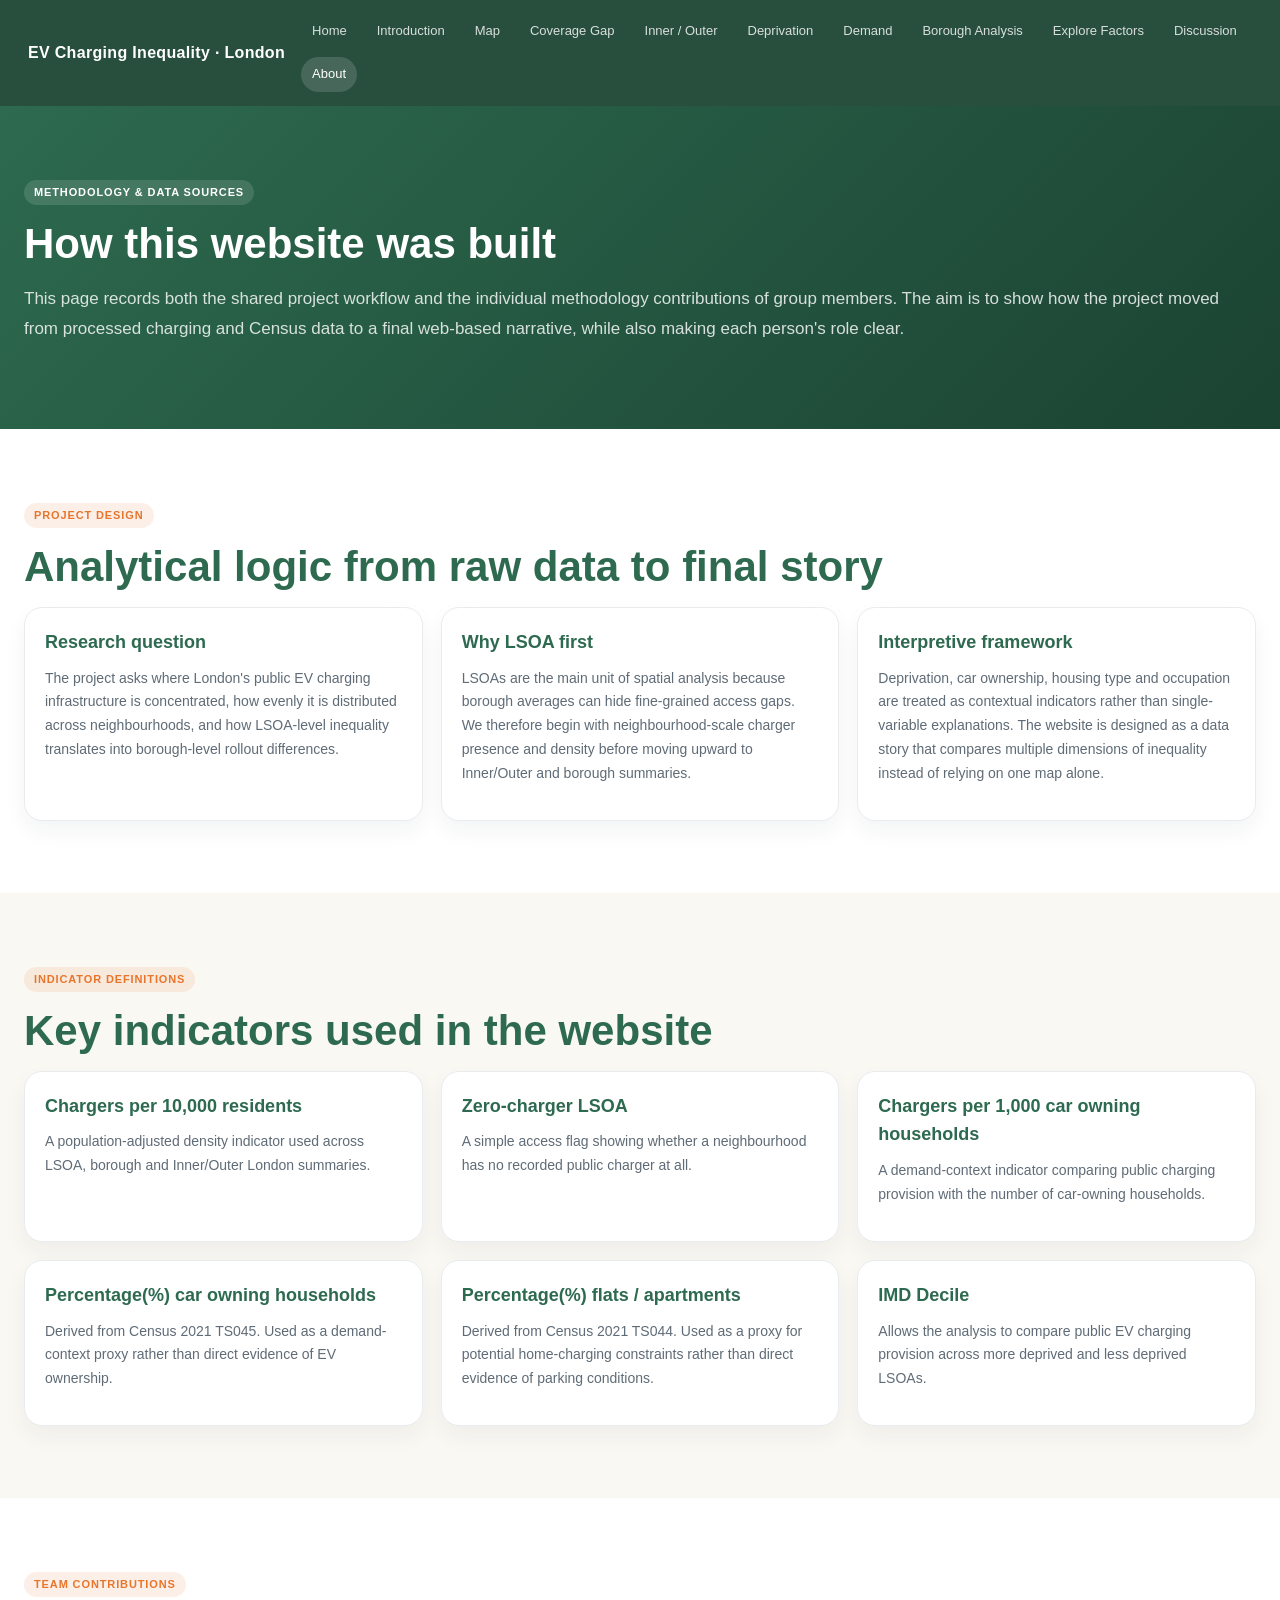
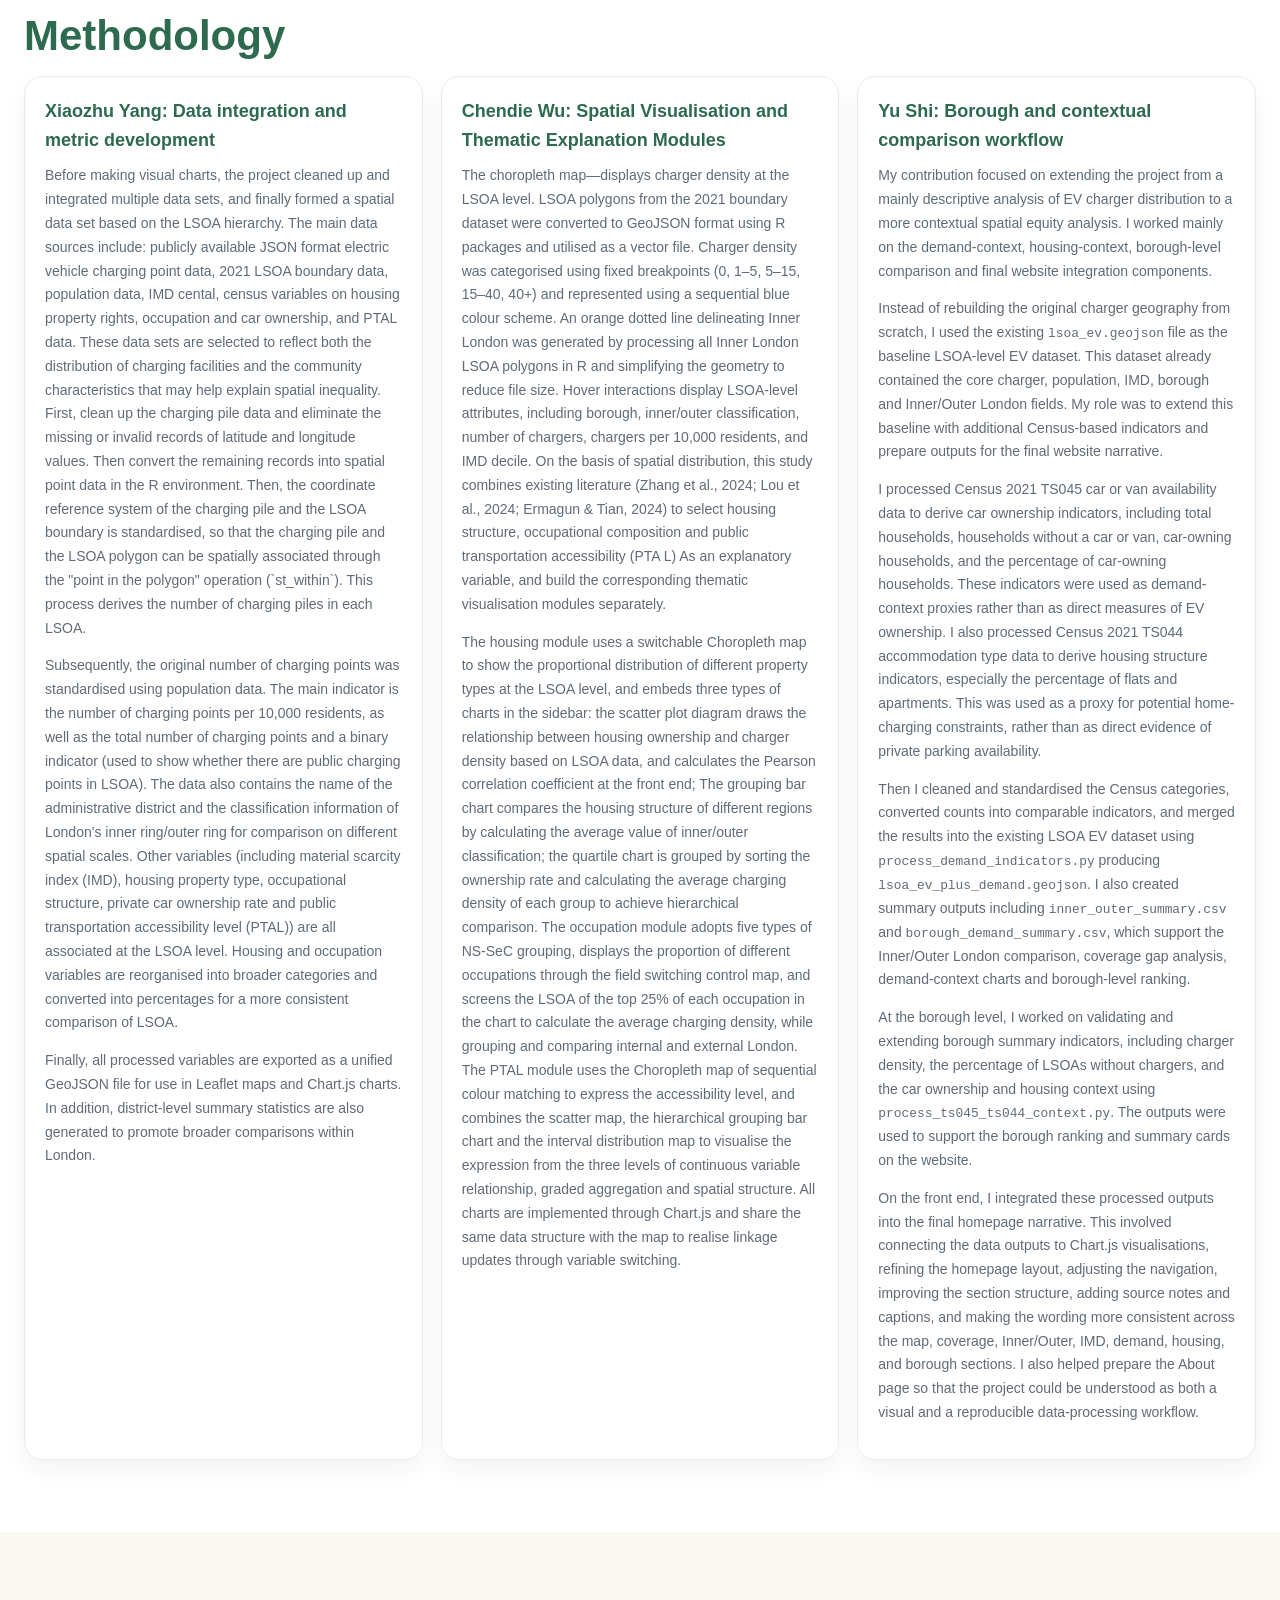
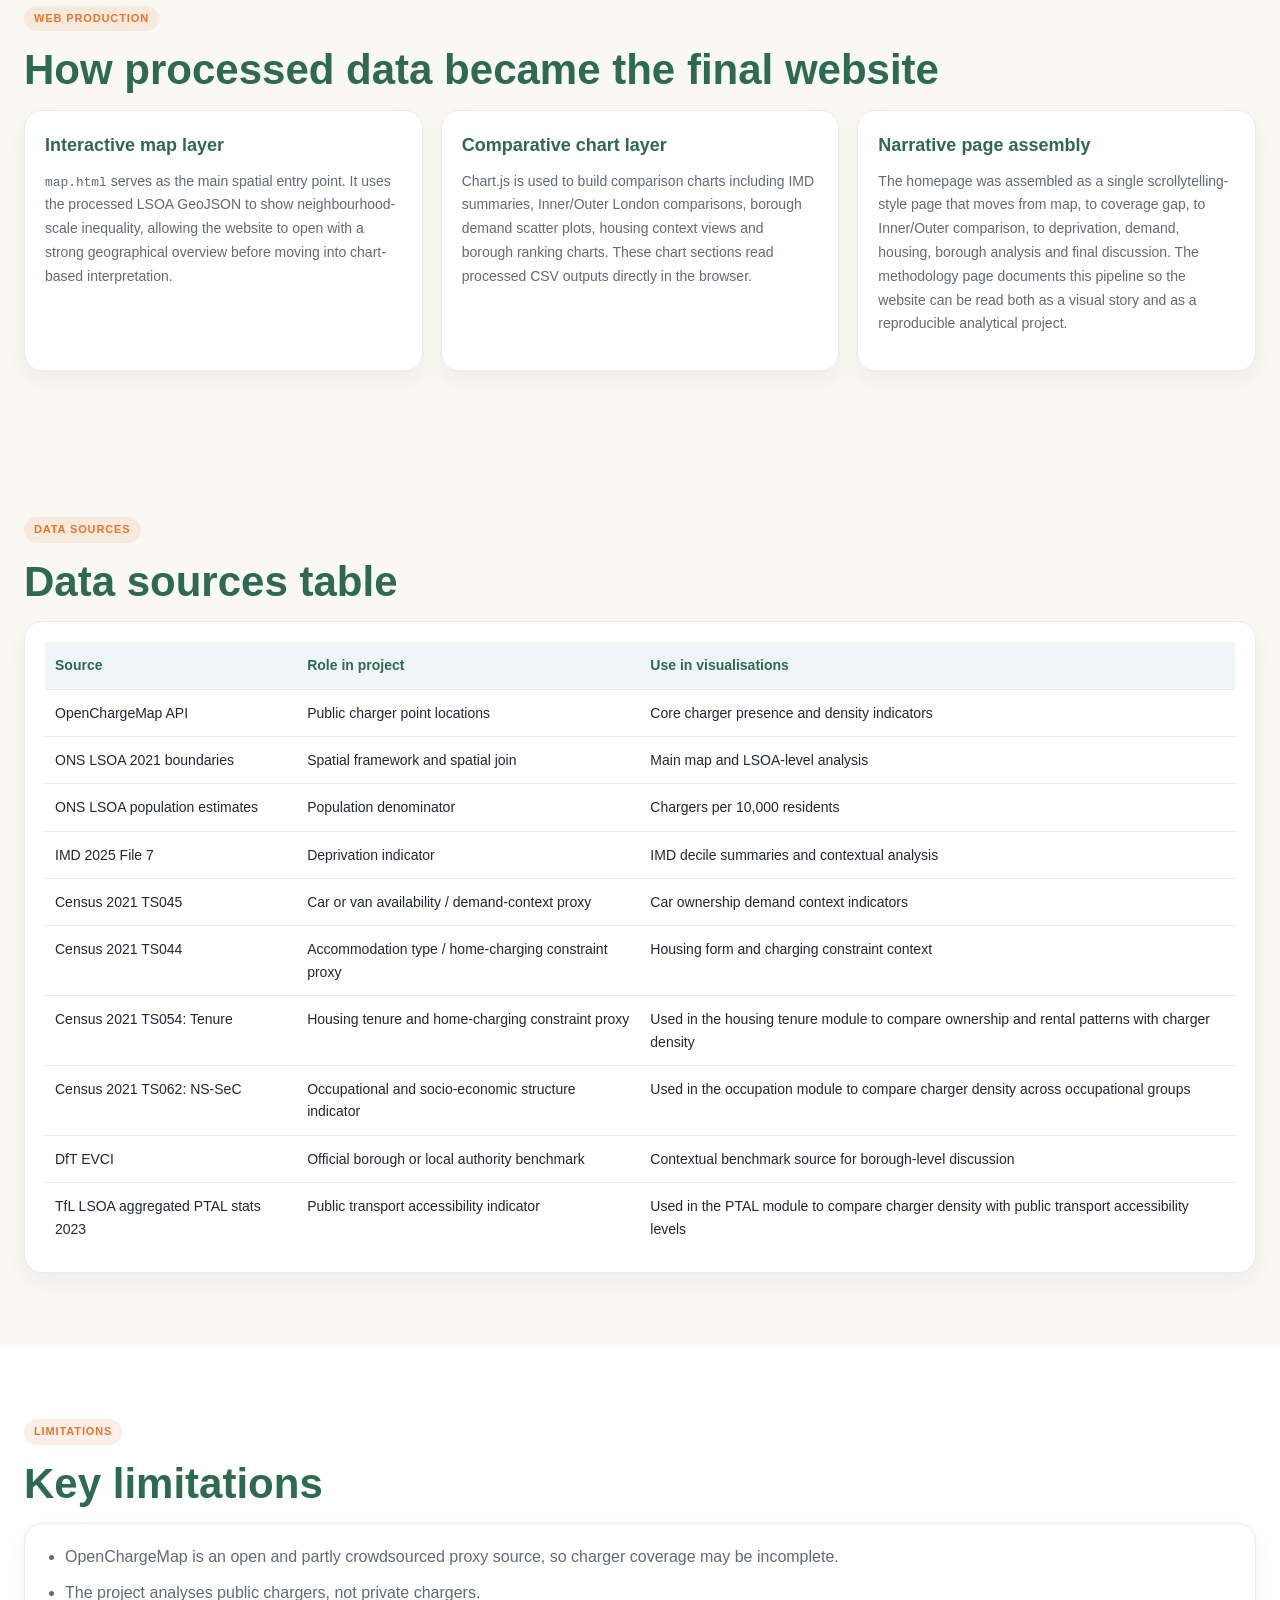
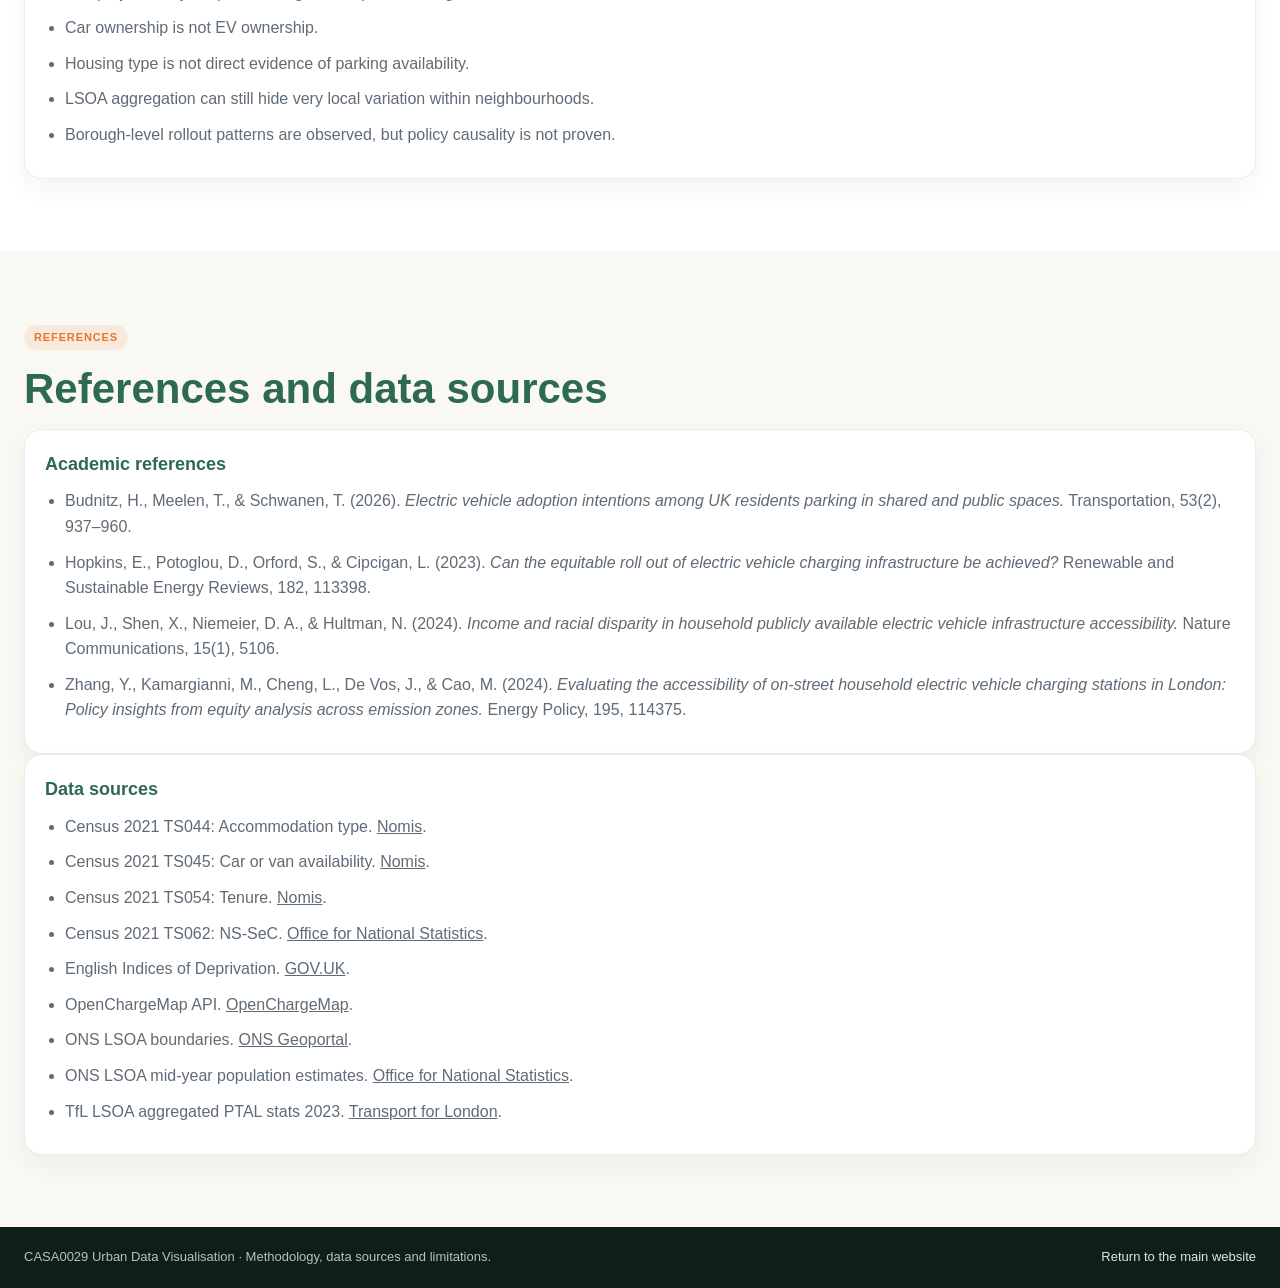
==== commit 38516b7b: "Update project text" ====
--- a/about.html
+++ b/about.html
@@ -152,24 +152,26 @@
       <div class="about-grid">
         <!-- Member 1 placeholder-->
         <article class="about-card">
-          <h3>Member 1:  Data integration and metric development </h3>
+          <h3>Xiaozhu Yang:  Data integration and metric development </h3>
           <p>
            Before making visual charts, the project cleaned up and integrated multiple data sets, and finally formed a spatial data set based on the LSOA hierarchy. The main data sources include: publicly available JSON format electric vehicle charging point data, 2021 LSOA boundary data, population data, IMD cental, census variables on housing property rights, occupation and car ownership, and PTAL data. These data sets are selected to reflect both the distribution of charging facilities and the community characteristics that may help explain spatial inequality.
 
-First, clean up the charging pile data and eliminate the missing or invalid records of latitude and longitude values. Then convert the remaining records into spatial point data in the R environment. Then, the coordinate reference system of the charging pile and the LSOA boundary is standardised, so that the charging pile and the LSOA polygon can be spatially associated through the "point in the polygon" operation (`st_within`). This process derives the number of charging piles in each LSOA.
-
+First, clean up the charging pile data and eliminate the missing or invalid records of latitude and longitude values. Then convert the remaining records into spatial point data in the R environment. Then, the coordinate reference system of the charging pile and the LSOA boundary is standardised, so that the charging pile and the LSOA polygon can be spatially associated through the "point in the polygon" operation (`st_within`). This process derives the number of charging piles in each LSOA. </p>
+ <p>
 Subsequently, the original number of charging points was standardised using population data. The main indicator is the number of charging points per 10,000 residents, as well as the total number of charging points and a binary indicator (used to show whether there are public charging points in LSOA). The data also contains the name of the administrative district and the classification information of London's inner ring/outer ring for comparison on different spatial scales.
 
-Other variables (including material scarcity index (IMD), housing property type, occupational structure, private car ownership rate and public transportation accessibility level (PTAL)) are all associated at the LSOA level. Housing and occupation variables are reorganised into broader categories and converted into percentages for a more consistent comparison of LSOA. Finally, all processed variables are exported as a unified GeoJSON file for use in Leaflet maps and Chart.js charts. In addition, district-level summary statistics are also generated to promote broader comparisons within London.
+Other variables (including material scarcity index (IMD), housing property type, occupational structure, private car ownership rate and public transportation accessibility level (PTAL)) are all associated at the LSOA level. Housing and occupation variables are reorganised into broader categories and converted into percentages for a more consistent comparison of LSOA.  </p>
+<p>Finally, all processed variables are exported as a unified GeoJSON file for use in Leaflet maps and Chart.js charts. In addition, district-level summary statistics are also generated to promote broader comparisons within London.
 
           </p>
         </article>
         <!-- Member 2 placeholder-->
         <article class="about-card">
-          <h3>Member 2: Spatial Visualisation and Thematic Explanation Modules</h3>
-          <p>
-           The main spatial visualisation—a choropleth map—displays charger density at the LSOA level. LSOA polygons from the 2021 boundary dataset were converted to GeoJSON format using R packages and utilised as a vector file. Charger density was categorised using fixed breakpoints (0, 1–5, 5–15, 15–40, 40+) and represented using a sequential blue colour scheme. An orange dotted line delineating Inner London was generated by processing all Inner London LSOA polygons in R and simplifying the geometry to reduce file size. Hover interactions display LSOA-level attributes, including borough, inner/outer classification, number of chargers, chargers per 10,000 residents, and IMD decile.
-On the basis of spatial distribution, this study combines existing literature (Zhang et al., 2024; Lou et al., 2024; Ermagun & Tian, 2024) to select housing structure, occupational composition and public transportation accessibility (PTA L) As an explanatory variable, and build the corresponding thematic visualisation modules separately. The housing module uses a switchable Choropleth map to show the proportional distribution of different property types at the LSOA level, and embeds three types of charts in the sidebar: the scatter plot diagram draws the relationship between housing ownership and charger density based on LSOA data, and calculates the Pearson correlation coefficient at the front end; The grouping bar chart compares the housing structure of different regions by calculating the average value of inner/outer classification; the quartile chart is grouped by sorting the ownership rate and calculating the average charging density of each group to achieve hierarchical comparison.
+          <h3>Chendie Wu: Spatial Visualisation and Thematic Explanation Modules</h3>
+          <p>
+           The choropleth map—displays charger density at the LSOA level. LSOA polygons from the 2021 boundary dataset were converted to GeoJSON format using R packages and utilised as a vector file. Charger density was categorised using fixed breakpoints (0, 1–5, 5–15, 15–40, 40+) and represented using a sequential blue colour scheme. An orange dotted line delineating Inner London was generated by processing all Inner London LSOA polygons in R and simplifying the geometry to reduce file size. Hover interactions display LSOA-level attributes, including borough, inner/outer classification, number of chargers, chargers per 10,000 residents, and IMD decile.
+On the basis of spatial distribution, this study combines existing literature (Zhang et al., 2024; Lou et al., 2024; Ermagun & Tian, 2024) to select housing structure, occupational composition and public transportation accessibility (PTA L) As an explanatory variable, and build the corresponding thematic visualisation modules separately.</p >
+<p> The housing module uses a switchable Choropleth map to show the proportional distribution of different property types at the LSOA level, and embeds three types of charts in the sidebar: the scatter plot diagram draws the relationship between housing ownership and charger density based on LSOA data, and calculates the Pearson correlation coefficient at the front end; The grouping bar chart compares the housing structure of different regions by calculating the average value of inner/outer classification; the quartile chart is grouped by sorting the ownership rate and calculating the average charging density of each group to achieve hierarchical comparison.
 
 The occupation module adopts five types of NS-SeC grouping, displays the proportion of different occupations through the field switching control map, and screens the LSOA of the top 25% of each occupation in the chart to calculate the average charging density, while grouping and comparing internal and external London.
 
@@ -431,4 +433,4 @@
     </div>
   </footer>
 </body>
-</html>
+</html>
